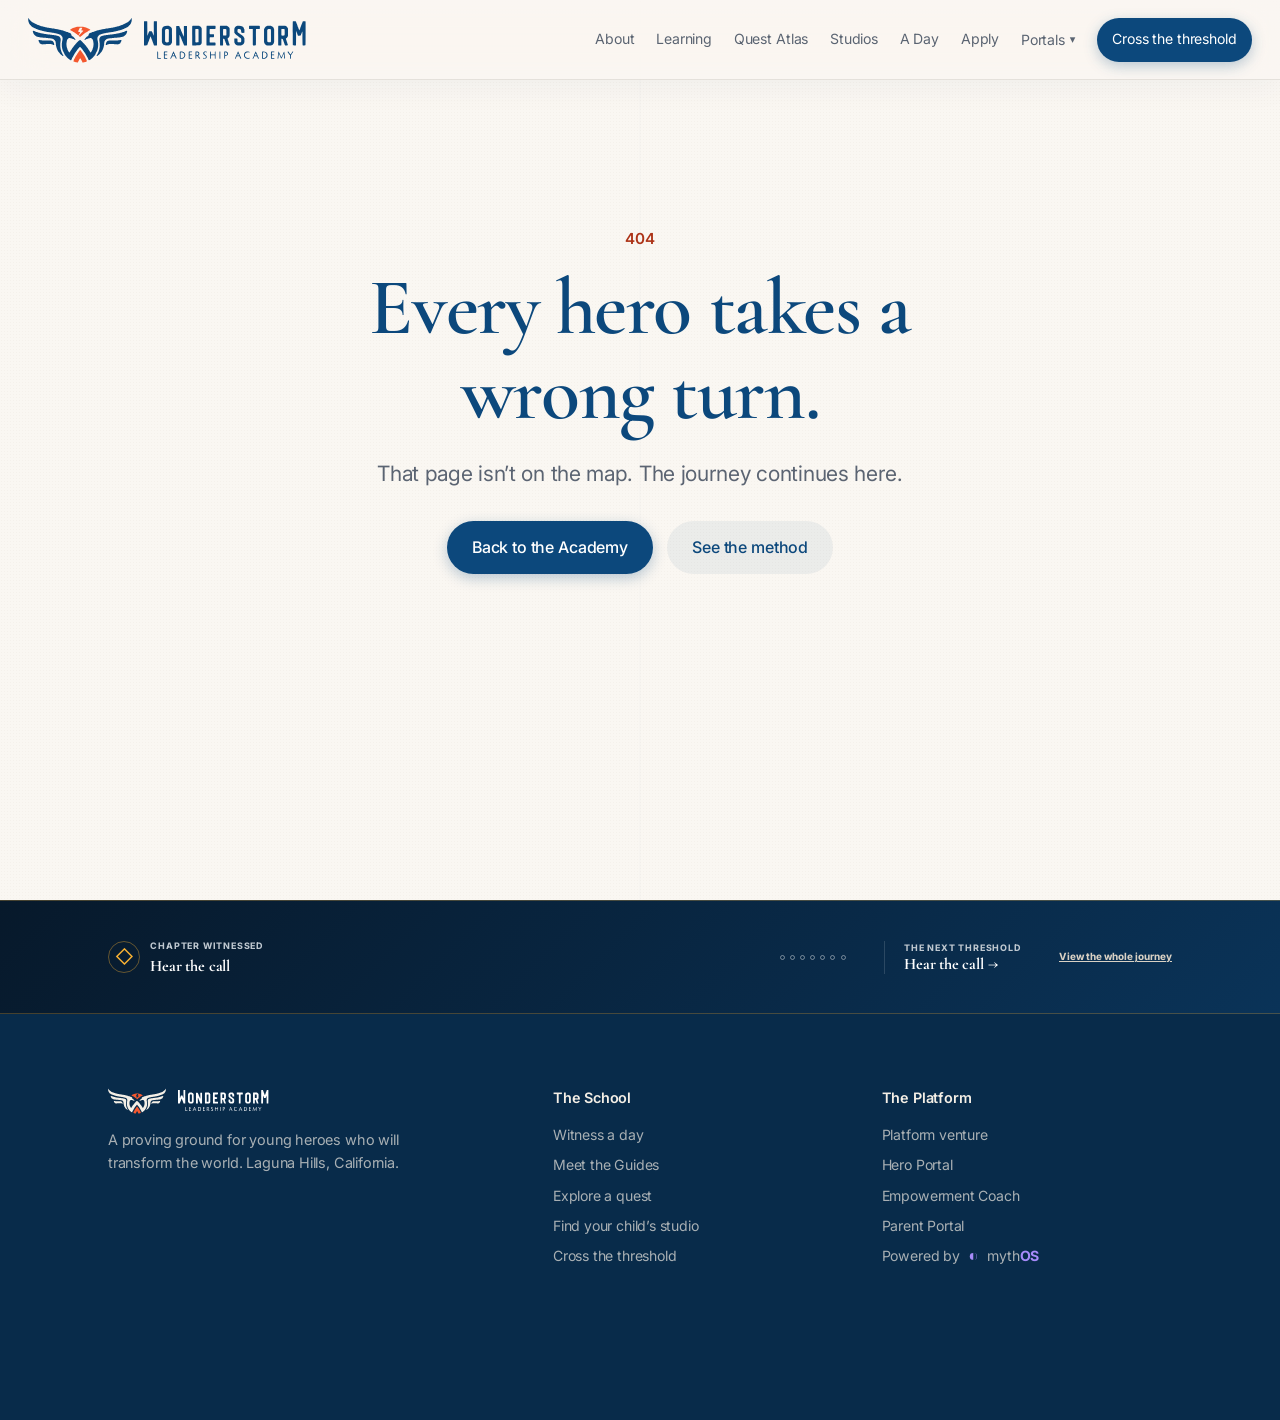
==== index.html @ a3ae748d "beacon" ====
<!doctype html>
<html lang="en">
  <head>
    <meta charset="UTF-8" />
    <meta name="viewport" content="width=device-width, initial-scale=1.0" />
    <title>Wonderstorm Academy | Leadership isn’t taught. It’s practiced.</title>
    <meta
      name="description"
      content="Wonderstorm Academy is a K–12 proving ground in Laguna Hills for young heroes who master themselves, command their gifts, and transform the world."
    />
    <meta name="theme-color" content="#141210" />
    <link rel="canonical" href="https://wonderstormacademy.com/" />
    <link rel="icon" href="./assets/wonderstorm-emblem-onnavy.svg" />
    <link rel="apple-touch-icon" href="./assets/wonderstorm-emblem-onnavy.svg" />

    <!-- Open Graph -->
    <meta property="og:type" content="website" />
    <meta property="og:site_name" content="Wonderstorm Academy" />
    <meta property="og:title" content="Wonderstorm Academy | Leadership isn’t taught. It’s practiced." />
    <meta
      property="og:description"
      content="Your child is already becoming someone. Wonderstorm gives them the practice, responsibility, and real-world evidence to become someone they chose."
    />
    <meta property="og:url" content="https://wonderstormacademy.com/" />
    <meta property="og:image" content="https://mythos-preview-wonderstorm.pages.dev/og-image-v2.png" />
    <meta property="og:image:secure_url" content="https://mythos-preview-wonderstorm.pages.dev/og-image-v2.png" />
    <meta property="og:image:alt" content="Wonderstorm Academy — Leadership isn’t taught. It’s practiced." />
    <meta property="og:image:width" content="1200" />
    <meta property="og:image:height" content="630" />
    <meta name="twitter:card" content="summary_large_image" />
    <meta name="twitter:title" content="Wonderstorm Academy | Leadership isn’t taught. It’s practiced." />
    <meta name="twitter:description" content="Your child is already becoming someone. Wonderstorm gives them the practice, responsibility, and real-world evidence to become someone they chose." />
    <meta name="twitter:image" content="https://mythos-preview-wonderstorm.pages.dev/og-image-v2.png" />

    <!-- Fonts: Barlow Condensed (heroic declarations) + Cormorant Garamond (soul) + Inter (product) + IBM Plex Mono (evidence) -->
    <link rel="preconnect" href="https://fonts.googleapis.com" />
    <link rel="preconnect" href="https://fonts.gstatic.com" crossorigin />
    <link
      href="https://fonts.googleapis.com/css2?family=Barlow+Condensed:wght@600;700;800&family=Cormorant+Garamond:ital,wght@0,400;0,500;0,600;1,400;1,500&family=IBM+Plex+Mono:wght@400;500&family=Inter:wght@300;400;500;600;700&display=swap"
      rel="stylesheet"
    />
    <script>
  /* StarHub first-party analytics — anonymous pageview beacon (no cookies, no PII).
     Collector: squarebiz-api worker /api/track (KV, 120-day TTL). Site-tagged. */
  (function(){try{var K='shx.vid',v;try{v=localStorage.getItem(K)||'';if(!v){v='v_'+Date.now().toString(36)+'_'+Math.random().toString(36).slice(2,10);localStorage.setItem(K,v);}}catch(e){v='anon';}
  var send=function(){try{fetch('https://squarebiz-api.starhub-x.workers.dev/api/track',{method:'POST',headers:{'Content-Type':'text/plain'},body:JSON.stringify({event:'pageview',vid:v,ref:document.referrer||null,props:{site:'wonderstorm',path:location.pathname}}),keepalive:true}).catch(function(){});}catch(e){}};
  send();var p=history.pushState;history.pushState=function(){p.apply(this,arguments);send();};addEventListener('popstate',send);}catch(e){}})();
  </script>
  <script type="module" crossorigin src="./assets/index-Mw8WmYgG.js"></script>
  <link rel="stylesheet" crossorigin href="./assets/index-DP9xWEFk.css">
</head>
  <body>
    <div id="root"></div>
  </body>
</html>
---- assets/index-DP9xWEFk.css ----
.ecosystem-story{--story-focus: 50% 50%;position:relative;isolation:isolate;min-height:clamp(34rem,72svh,52rem);display:grid;align-items:end;overflow:hidden;background:#02060d;color:#f8f4ea}.ecosystem-story:before,.ecosystem-story:after{content:"";position:absolute;inset:0;pointer-events:none}.ecosystem-story:before{z-index:-1;background:linear-gradient(180deg,#01040a0f 18%,#01040ae0 94%),linear-gradient(90deg,rgba(1,4,10,.74),transparent 70%)}.ecosystem-story:after{z-index:1;inset:auto 0 0;height:1px;background:linear-gradient(90deg,transparent,rgba(239,192,92,.78),transparent);box-shadow:0 0 28px #efc05c57}.ecosystem-story__media{position:absolute;z-index:-2;inset:0;width:100%;height:100%;object-fit:cover;object-position:var(--story-focus);filter:saturate(.92) contrast(1.04)}.ecosystem-story__body{box-sizing:border-box;min-width:0;width:min(72rem,100%);max-width:100%;padding:clamp(2rem,7vw,6.5rem);padding-top:clamp(9rem,26vh,18rem);overflow-wrap:break-word;text-shadow:0 2px 24px rgba(0,0,0,.82)}.ecosystem-story__eyebrow{margin:0 0 .8rem;color:#efc05c;font:700 .72rem/1.3 ui-monospace,SFMono-Regular,Menlo,monospace;letter-spacing:.18em;text-transform:uppercase}.ecosystem-story h2{max-width:18ch;margin:0;color:inherit;font-size:clamp(2rem,5vw,4.6rem);line-height:.98;letter-spacing:-.035em}.ecosystem-story__mythic{max-width:48rem;margin:1.3rem 0 0;color:#f8f4eae6;font-size:clamp(1rem,1.7vw,1.28rem);line-height:1.65}.ecosystem-story__nova{max-width:56rem;margin:1.15rem 0 0;color:#e2eaf5bd;font-size:.88rem;line-height:1.55}.ecosystem-story__nova strong{color:#f4d58b;font-weight:700}.ecosystem-story details{max-width:46rem;margin-top:1.4rem;color:#ebeff5c7;font-size:.84rem}.ecosystem-story summary{width:fit-content;cursor:pointer;color:#f4d58b;letter-spacing:.08em;text-transform:uppercase}.ecosystem-story ol{margin:1rem 0 0;padding-left:1.15rem;display:grid;gap:.5rem;line-height:1.5}@media (max-width: 640px){.ecosystem-story{min-height:44rem}.ecosystem-story__body{padding:14rem max(28px,env(safe-area-inset-right)) 3rem max(28px,env(safe-area-inset-left))}.ecosystem-story h2{max-width:100%;font-size:clamp(1.95rem,9vw,2.75rem);line-height:1.02}.ecosystem-story__eyebrow{font-size:.66rem;letter-spacing:.13em}}@media (prefers-reduced-motion: no-preference){.ecosystem-story__media{animation:ecosystem-story-breathe 18s ease-in-out infinite alternate}}@keyframes ecosystem-story-breathe{0%{filter:saturate(.92) contrast(1.04) brightness(.96)}to{filter:saturate(1) contrast(1.06) brightness(1.02)}}.mythos-bridge{--mb-void: #0a0a0a;--mb-nebula: #a78bfa;--mb-ink: #ece9f5;--mb-dim: rgba(236, 233, 245, .68);--mb-faint: rgba(236, 233, 245, .42);--mb-hair: rgba(167, 139, 250, .28);position:relative;isolation:isolate;overflow:hidden;background:var(--mb-void);color:var(--mb-ink);padding:calc(clamp(28px,4vw,48px) + var(--header-height, 72px)) clamp(18px,5vw,40px) clamp(56px,9vw,112px);font-family:Monaspace Argon,ui-sans-serif,system-ui,-apple-system,sans-serif;line-height:1.65}.mythos-bridge__field{position:absolute;inset:-12%;z-index:0;pointer-events:none}.mythos-bridge__nebula{position:absolute;inset:0;background:radial-gradient(46% 38% at 22% 18%,rgba(167,139,250,.3),transparent 68%),radial-gradient(38% 34% at 82% 30%,rgba(96,165,250,.18),transparent 70%),radial-gradient(52% 44% at 62% 88%,rgba(167,139,250,.16),transparent 72%),radial-gradient(70% 60% at 50% 50%,rgba(20,16,32,.9),var(--mb-void) 78%);filter:blur(2px);animation:mb-drift 42s ease-in-out infinite alternate}.mythos-bridge__stars,.mythos-bridge__stars--far{position:absolute;inset:0;background-repeat:repeat}.mythos-bridge__stars{background-image:radial-gradient(1.6px 1.6px at 12% 22%,rgba(255,255,255,.85),transparent 60%),radial-gradient(1.4px 1.4px at 68% 12%,rgba(255,255,255,.7),transparent 60%),radial-gradient(1.8px 1.8px at 38% 72%,rgba(214,202,255,.9),transparent 60%),radial-gradient(1.2px 1.2px at 88% 62%,rgba(255,255,255,.65),transparent 60%),radial-gradient(1.5px 1.5px at 52% 44%,rgba(255,255,255,.6),transparent 60%);background-size:340px 340px;animation:mb-stars 120s linear infinite}.mythos-bridge__stars--far{background-image:radial-gradient(1px 1px at 28% 34%,rgba(255,255,255,.45),transparent 60%),radial-gradient(1px 1px at 76% 78%,rgba(255,255,255,.4),transparent 60%),radial-gradient(1px 1px at 8% 86%,rgba(199,184,255,.5),transparent 60%),radial-gradient(1px 1px at 58% 8%,rgba(255,255,255,.35),transparent 60%);background-size:200px 200px;animation:mb-stars 260s linear infinite;opacity:.7}@keyframes mb-drift{0%{transform:translate3d(-1.2%,-.8%,0) scale(1)}to{transform:translate3d(1.4%,1.1%,0) scale(1.06)}}@keyframes mb-stars{0%{background-position:0 0}to{background-position:340px 680px}}.mythos-bridge__inner{position:relative;z-index:1;max-width:62rem;margin:0 auto}.mythos-bridge__lockup{display:flex;align-items:center;gap:clamp(14px,2.4vw,22px);flex-wrap:wrap}.mythos-bridge__mark{width:clamp(56px,9vw,86px);height:auto;flex:0 0 auto;color:var(--mb-nebula);filter:drop-shadow(0 0 22px rgba(167,139,250,.45));animation:mb-breathe 4.5s ease-in-out infinite}@keyframes mb-breathe{0%,to{opacity:.86;transform:scale(1)}50%{opacity:1;transform:scale(1.035)}}.mythos-bridge__wordmark{font-size:clamp(1.5rem,4.4vw,2.5rem);font-weight:300;letter-spacing:-.01em;margin:0;line-height:1.2}.mythos-bridge__wordmark b{color:var(--mb-nebula);font-weight:700}.mythos-bridge__cross{opacity:.4;padding:0 .15em}.mythos-bridge__eyebrow{margin:0 0 10px;font-size:.72rem;letter-spacing:.22em;text-transform:uppercase;color:var(--mb-nebula);opacity:.85}.mythos-bridge__declaration{margin:clamp(26px,4vw,40px) 0 0;font-size:clamp(1.12rem,2.5vw,1.5rem);line-height:1.55;font-weight:300;max-width:42ch;color:var(--mb-ink)}.mythos-bridge__declaration strong{font-weight:500;color:var(--mb-nebula)}.mythos-bridge__body{margin:20px 0 0;max-width:58ch;color:var(--mb-dim);font-size:.98rem}.mythos-bridge__rule{border:0;border-top:1px solid var(--mb-hair);margin:clamp(34px,5vw,52px) 0}.mythos-bridge__doors{display:grid;grid-template-columns:repeat(auto-fit,minmax(min(100%,15rem),1fr));gap:14px;margin:0;padding:0;list-style:none}.mythos-bridge__door{display:flex;flex-direction:column;gap:6px;padding:20px 22px;border:1px solid var(--mb-hair);border-radius:14px;background:#ffffff06;color:var(--mb-ink);text-decoration:none;transition:border-color .26s cubic-bezier(.16,1,.3,1),background .26s cubic-bezier(.16,1,.3,1),transform .26s cubic-bezier(.16,1,.3,1)}.mythos-bridge__door:hover,.mythos-bridge__door:focus-visible{border-color:#a78bfabf;background:#a78bfa17;transform:translateY(-2px)}.mythos-bridge__door:focus-visible{outline:2px solid var(--mb-nebula);outline-offset:3px}.mythos-bridge__door--primary{border-color:#a78bfaa6;background:#a78bfa21}.mythos-bridge__door-label{font-size:1.02rem;font-weight:500}.mythos-bridge__door-note{font-size:.8rem;color:var(--mb-faint);line-height:1.5}.mythos-bridge__honesty{margin:18px 0 0;font-size:.8rem;color:var(--mb-faint);max-width:60ch}.mythos-bridge__return{display:inline-flex;align-items:center;gap:8px;margin-top:clamp(34px,5vw,52px);padding:10px 20px 10px 16px;border:1px solid rgba(236,233,245,.22);border-radius:999px;color:var(--mb-dim);text-decoration:none;font-size:.9rem;transition:border-color .24s ease,color .24s ease}.mythos-bridge__return:hover,.mythos-bridge__return:focus-visible{border-color:#ece9f580;color:var(--mb-ink)}.mythos-bridge__return:focus-visible{outline:2px solid var(--mb-nebula);outline-offset:3px}.mythos-bridge .ecosystem-story{margin-top:clamp(30px,4vw,44px)}@media (prefers-reduced-motion: reduce){.mythos-bridge__nebula,.mythos-bridge__stars,.mythos-bridge__stars--far,.mythos-bridge__mark{animation:none!important}.mythos-bridge__door{transition:none}.mythos-bridge__door:hover{transform:none}}@media (max-width: 480px){.mythos-bridge__lockup{gap:12px}.mythos-bridge__door{padding:16px 18px}}:root{--paper: #faf7f2;--paper-2: #fffdf9;--paper-3: #f1ebe1;--band: #0a3358;--band-2: #0d4270;--navy-deep: #061f38;--ink: #17222e;--ink-2: #5b6472;--ink-3: #69645c;--on-band: #f4efe6;--navy: #0c487c;--navy-lit: #1a6fb5;--orange: #f4582f;--orange-ink: #ad3418;--sky: #8fd6f5;--gold: #f9b233;--brass: var(--navy);--brass-lit: var(--navy-lit);--brass-deep: var(--orange);--brand-grad: linear-gradient(135deg, #1a6fb5, #0c487c);--ok: #1c8f5a;--warn: #c07a10;--risk: #d2452a;--seeker: #1a6fb5;--pathfinder: #1c8f5a;--trailblazer: #f9b233;--vanguard: #0c487c;--stormbringer: #f4582f;--a-honesty: #1a6fb5;--a-open: #f9b233;--a-will: #1c8f5a;--a-obj: #0ea5e9;--a-caring: #f4582f;--a-grat: #7c5cff;--a-humility: #db2777;--a-resp: #0c487c;--line: rgba(40, 30, 20, .1);--line-dark: rgba(244, 239, 230, .16);--shadow: 0 18px 48px rgba(45, 32, 18, .13);--shadow-sm: 0 2px 10px rgba(45, 32, 18, .07);--impact: "Barlow Condensed", "Arial Narrow", sans-serif;--heroic: "Cormorant Garamond", Georgia, "Times New Roman", serif;--serif: "Cormorant Garamond", Georgia, "Times New Roman", serif;--sans: "Inter", -apple-system, BlinkMacSystemFont, "SF Pro Text", system-ui, sans-serif;--mono: "IBM Plex Mono", ui-monospace, "SF Mono", monospace;--wrap: 1120px;--header-height: 76px}*{box-sizing:border-box;margin:0;padding:0}html{scroll-behavior:auto;scroll-padding-top:0}html,body{overflow-x:clip}body{background:var(--paper);color:var(--ink-2);font-family:var(--sans);font-size:17px;line-height:1.6;letter-spacing:-.01em;-webkit-font-smoothing:antialiased;-moz-osx-font-smoothing:grayscale}@media (min-width: 1101px) and (max-width: 1280px){.nav-links a{font-size:.84rem}.nav-links a.btn{padding-inline:.9rem}}@media (min-width: 1000px){body{font-size:18px}.card p{font-size:1.03rem}.nav-links a{font-size:.94rem}}a{color:inherit;text-decoration:none}button{font:inherit;color:inherit;cursor:pointer;border:none;background:none}input,textarea,select{font:inherit;color:inherit}img,svg,video{max-width:100%}.wrap{width:100%;max-width:var(--wrap);margin:0 auto;padding:0 28px}main>section{display:flex;min-height:calc(100dvh - var(--header-height));align-items:flex-start;padding-block:clamp(72px,9vh,104px);scroll-margin-top:0}main>section>.wrap{width:100%}@media (max-width: 700px){main>section{padding-block:64px}}h1,h2,h3{font-weight:600;line-height:1.06;color:var(--ink)}h1,h2{color:var(--navy);font-family:var(--heroic);font-weight:600;letter-spacing:-.018em}h3{font-family:var(--sans);letter-spacing:-.028em}h1{font-size:clamp(2.9rem,6.4vw,5rem)}h2{font-size:clamp(2.1rem,4.2vw,3.2rem)}h3{font-size:1.22rem;letter-spacing:-.018em}em,.italic{font-style:italic}.eyebrow{display:inline-block;font-family:var(--sans);font-size:.72rem;font-weight:600;letter-spacing:.02em;color:var(--orange-ink);margin-bottom:.9rem;font-size:.95rem}.lede{font-size:1.32rem;line-height:1.5;color:var(--ink-2);max-width:46ch;letter-spacing:-.014em}.fine{font-size:.82rem;color:#0b1b2b85}.serif-quote{font-family:var(--serif);font-style:italic;font-weight:400;font-size:1.42rem;line-height:1.45;letter-spacing:-.005em;color:var(--ink);border-left:3px solid var(--gold);padding-left:1.4rem}.turn{font-family:var(--serif);font-style:italic;font-weight:500;color:var(--brass-deep)}.section-head{max-width:68ch;margin-bottom:3rem}.btn{display:inline-flex;align-items:center;justify-content:center;gap:.5rem;min-height:44px;font-family:var(--sans);font-size:1rem;font-weight:500;letter-spacing:-.01em;padding:.78rem 1.5rem;border-radius:999px;border:1px solid transparent;transition:background .18s,color .18s,transform .18s,border-color .18s,box-shadow .18s}.btn-primary{background:var(--navy);color:#fff}.btn-primary:hover{background:#0a3c68;transform:translateY(-1px)}.btn-ghost{background:#0c487c0f;color:var(--navy)}.btn-ghost:hover{background:#0c487c1c;transform:translateY(-1px)}.btn-gold{background:var(--orange);color:#fff}.btn-gold:hover{transform:translateY(-2px)}.btn-sm{padding:.5rem 1.1rem;font-size:.9rem}.btn:disabled{opacity:.4;cursor:not-allowed;transform:none}.on-dark .btn-ghost{color:var(--on-band);background:#f4efe61f}.on-dark .btn-ghost:hover{background:#f4efe633}.on-dark .btn-primary{background:var(--orange);color:#fff}.nav{position:sticky;top:0;z-index:60;display:flex;align-items:center;justify-content:space-between;gap:1.5rem;padding:.85rem 28px;background:#faf7f2c7;backdrop-filter:saturate(180%) blur(20px);border-bottom:1px solid var(--line)}.site-quest-threshold{color:#f8f3e8;background:linear-gradient(135deg,#07192b,#0a3358);border-block:1px solid rgba(249,178,51,.26)}.site-quest-threshold-inner{display:grid;grid-template-columns:auto 1fr auto auto;align-items:center;gap:clamp(1rem,3vw,2.5rem);min-height:7rem}.site-quest-witness,.site-quest-complete,.site-quest-next{display:flex;flex-direction:column}.site-quest-witness{display:grid;grid-template-columns:2rem 1fr;align-items:center;gap:.65rem}.site-quest-witness-copy{display:flex;flex-direction:column;gap:.22rem;min-width:0}.site-quest-witness small,.site-quest-complete small,.site-quest-next small{color:#bfc8d0;font-size:.56rem;font-weight:750;letter-spacing:.09em;text-transform:uppercase}.site-quest-witness b,.site-quest-complete b,.site-quest-next b{color:#fff;font-family:var(--serif);font-size:1rem;line-height:1.15}.site-quest-mark{display:grid;place-items:center;width:2rem;height:2rem;color:var(--gold);border:1px solid rgba(249,178,51,.38);border-radius:50%}.site-quest-dots{display:flex;gap:.32rem;margin-left:auto}.site-quest-dots i{width:5px;height:5px;border:1px solid rgba(255,255,255,.42);border-radius:50%}.site-quest-dots i.seen{border-color:var(--gold);background:var(--gold)}.site-quest-dots i.here{outline:2px solid rgba(249,178,51,.26);outline-offset:2px}.site-quest-next{padding-left:1.2rem;border-left:1px solid rgba(255,255,255,.14);text-decoration:none}.site-quest-next:hover b{color:var(--gold)}.site-quest-toggle,.site-quest-dismiss{border:0;background:transparent;color:#d9d1c4;font-size:.62rem;font-weight:750;text-decoration:underline;cursor:pointer}.site-quest-map{display:grid;grid-template-columns:minmax(15rem,.7fr) 1.3fr;gap:clamp(1.5rem,5vw,4rem);padding-block:2rem 2.5rem;border-top:1px solid rgba(255,255,255,.13)}.site-quest-map h3{margin:.4rem 0;color:#fff}.site-quest-map p{color:#bfc8d0}.site-quest-map ol{display:grid;grid-template-columns:repeat(2,minmax(0,1fr));gap:.45rem;list-style:none;margin:0;padding:0}.site-quest-map a{display:grid;grid-template-columns:1.8rem 1fr;gap:.5rem;padding:.65rem;color:#f8f3e8;border:1px solid rgba(255,255,255,.12);text-decoration:none}.site-quest-map a.here{border-color:#ffd27a;background:#f9b2331a}.site-quest-map a small{display:block;margin-top:.18rem;color:#bfc8d0;font-size:.62rem}.site-quest-dismiss{grid-column:2;justify-self:start}.quest-cinema{position:fixed;inset:0;z-index:10000;display:grid;place-items:center;padding:clamp(.65rem,2.5vw,2rem);overflow:auto;background:radial-gradient(circle at 50% 18%,rgba(31,105,150,.32),transparent 38%),#020a13e8;backdrop-filter:blur(18px)}.quest-cinema-stage{position:relative;width:min(68rem,100%);max-height:calc(100svh - clamp(1.3rem,5vw,4rem));overflow:auto;color:#f8f3e8;background:linear-gradient(145deg,#082239fa,#04111efc);border:1px solid rgba(249,178,51,.48);box-shadow:0 2rem 7rem #0000008c,inset 0 1px #ffffff0f}.quest-cinema-stage:before{content:"";position:absolute;inset:0;pointer-events:none;background:radial-gradient(circle at 78% 28%,rgba(249,178,51,.1),transparent 28%),linear-gradient(115deg,transparent 45%,rgba(255,255,255,.025) 45.2%,transparent 45.5%)}.quest-cinema-head{position:relative;display:flex;justify-content:space-between;align-items:start;gap:1rem;padding:clamp(1.25rem,3vw,2.4rem);border-bottom:1px solid rgba(255,255,255,.12)}.quest-cinema-head h2{margin:.35rem 0 0;color:#fff;font-size:clamp(2rem,5vw,4rem);line-height:.95}.quest-cinema-close{border:0;background:transparent;color:#cbd4db;font:600 .68rem var(--sans);letter-spacing:.08em;text-transform:uppercase;cursor:pointer}.quest-cinema-close span{margin-left:.35rem;color:var(--gold);font-size:1.25rem;vertical-align:-.08em}.quest-act-nav{position:relative;display:grid;grid-template-columns:repeat(4,minmax(0,1fr));padding:0 clamp(1.25rem,3vw,2.4rem);border-bottom:1px solid rgba(255,255,255,.1)}.quest-act-nav button{position:relative;display:grid;grid-template-columns:auto 1fr;gap:.05rem .55rem;align-items:center;padding:1rem .7rem;color:#9eabb5;text-align:left;background:transparent;border:0;border-bottom:2px solid transparent;cursor:pointer}.quest-act-nav button>span{grid-row:1 / 3;color:#8b9aa6;font-size:1.2rem}.quest-act-nav small{color:inherit;font-size:.54rem;letter-spacing:.11em;text-transform:uppercase}.quest-act-nav b{color:inherit;font-family:var(--serif);font-size:1rem}.quest-act-nav button.active{color:#fff;border-bottom-color:var(--gold);background:linear-gradient(180deg,transparent,rgba(249,178,51,.07))}.quest-act-nav button.active>span{color:var(--gold);filter:drop-shadow(0 0 .6rem rgba(249,178,51,.45))}.quest-act-scene{position:relative;display:grid;grid-template-columns:minmax(7rem,.28fr) minmax(0,1fr);align-items:center;min-height:clamp(19rem,42vh,28rem);padding:clamp(1.5rem,4vw,3.5rem);overflow:hidden}.quest-act-number{color:transparent;font:700 clamp(7rem,20vw,14rem)/.8 var(--display);-webkit-text-stroke:1px rgba(249,178,51,.28);user-select:none}.quest-act-copy{position:relative;max-width:42rem;animation:quest-act-enter .48s var(--spring) both}.quest-act-copy h3{margin:.65rem 0 1rem;color:#fff;font-size:clamp(2rem,4.5vw,3.75rem);line-height:1}.quest-act-copy p{color:#e6e0d6;font-size:clamp(1rem,1.7vw,1.25rem);line-height:1.65}.quest-act-copy>small{display:block;margin-top:1.5rem;padding-left:1rem;color:#ffd990;border-left:2px solid var(--gold);font-size:.72rem;line-height:1.55;letter-spacing:.035em}.quest-cinema-foot{position:relative;display:flex;justify-content:space-between;align-items:center;gap:1rem;padding:1rem clamp(1.25rem,3vw,2.4rem);border-top:1px solid rgba(255,255,255,.12)}.quest-cinema-foot>div{display:flex;gap:.6rem}@keyframes quest-act-enter{0%{opacity:0;transform:translateY(14px)}to{opacity:1;transform:none}}@media (max-width:700px){.quest-act-nav{grid-template-columns:repeat(4,1fr);padding-inline:.5rem}.quest-act-nav button{display:flex;flex-direction:column;gap:.2rem;padding:.75rem .2rem;text-align:center}.quest-act-nav button>span{font-size:1rem}.quest-act-nav b{font-size:.72rem}.quest-act-scene{grid-template-columns:1fr;min-height:24rem;align-content:center}.quest-act-number{position:absolute;right:-.2rem;top:3rem;opacity:.35}.quest-cinema-foot{align-items:stretch;flex-direction:column}.quest-cinema-foot>div{justify-content:flex-end}}@media (max-width: 640px){.site-quest-threshold-inner{grid-template-columns:1fr auto;min-height:8rem;padding-block:1rem}.site-quest-dots{grid-column:1 / -1;grid-row:2;margin:0}.site-quest-next{grid-column:1;padding:0;border:0}.site-quest-toggle{grid-column:2;grid-row:1 / 3}.site-quest-map,.site-quest-map ol{grid-template-columns:1fr}.site-quest-dismiss{grid-column:1}}.nav-brand{display:flex;align-items:center;gap:.75rem}.nav-brand small{align-self:center}.nav-brand small{font-family:var(--sans);font-size:.72rem;font-weight:400;letter-spacing:-.005em;color:var(--ink-3);padding-left:.75rem;margin-left:.15rem;border-left:1px solid var(--line)}@media (max-width: 1180px){.nav-brand small{display:none}}.nav-brand{flex:0 0 auto;min-width:0}.nav-mark{width:44px;height:20px;flex:none;background:url(../assets/wonderstorm-emblem.svg) center/contain no-repeat}.nav-links{display:flex;align-items:center;gap:clamp(.75rem,1.7vw,1.8rem);min-width:0}.nav-links a{white-space:nowrap}.nav-links>a:not(.btn){display:inline-flex;min-height:44px;align-items:center}.nav-links a{font-size:.88rem;font-weight:400;letter-spacing:-.01em;color:var(--ink-2)}.nav-links a:hover{color:var(--navy)}.nav-links a.btn{color:#fff}.nav-burger{display:none;flex-direction:column;align-items:center;justify-content:center;width:44px;height:44px;flex:0 0 44px;gap:5px;padding:6px}.nav-burger span{display:block;width:22px;height:1.5px;background:var(--ink)}.nav-panel{display:none}@media (max-width: 1100px){.nav-links{display:none}.nav-burger{display:flex}.nav.open .nav-panel{display:flex;flex-direction:column;gap:1rem;position:absolute;top:100%;left:0;right:0;background:var(--paper);border-bottom:1px solid var(--line);padding:1.4rem 28px 1.8rem}.nav-panel a{font-size:.9rem;letter-spacing:.08em;text-transform:uppercase}.nav-panel-cta{font-weight:600;color:var(--brass-deep)}}.hero{position:relative;overflow:hidden;background:radial-gradient(120% 90% at 78% 8%,rgba(143,214,245,.42) 0%,transparent 58%),radial-gradient(90% 70% at 8% 100%,rgba(249,178,51,.2) 0%,transparent 60%),linear-gradient(180deg,#fffdf9,#f7f1e8);color:var(--ink);min-height:calc(100dvh - var(--header-height));padding:clamp(3.5rem,7vh,5.75rem) 0}.hero-inner{position:relative;z-index:2;display:grid;gap:2.5rem}.hero .eyebrow{color:var(--orange)}.hero h1{color:var(--navy);font-family:var(--impact);font-weight:700;max-width:16ch}.hero .lede{color:var(--ink-2);margin-top:1.5rem}.hero-rule{width:56px;height:3px;border-radius:999px;background:var(--orange);margin:1.6rem 0}.hero-cta{display:flex;flex-wrap:wrap;gap:.9rem;margin-top:2.2rem}.hero-side{font-family:var(--serif);font-size:1.1rem;font-style:italic;color:var(--ink-2);line-height:1.65;max-width:34ch}.hero-grain{position:absolute;inset:0;pointer-events:none;opacity:.5;background-image:radial-gradient(rgba(45,32,18,.05) 1px,transparent 1px);background-size:3px 3px}.hero-glow{position:absolute;right:-12%;top:-18%;width:60vw;height:60vw;background:radial-gradient(circle,rgba(249,178,51,.3),transparent 62%);pointer-events:none}@media (min-width: 900px){.hero-inner{grid-template-columns:1.5fr 1fr;align-items:end}}.reveal{opacity:0;transform:translateY(18px);transition:opacity .7s ease,transform .7s ease}.reveal.in{opacity:1;transform:none}.rise{opacity:0;animation:rise .8s cubic-bezier(.16,1,.3,1) forwards}.rise-1{animation-delay:.05s}.rise-2{animation-delay:.16s}.rise-3{animation-delay:.28s}.rise-4{animation-delay:.4s}@keyframes rise{to{opacity:1;transform:none}}@media (prefers-reduced-motion: reduce){.reveal,.rise{opacity:1!important;transform:none!important;animation:none!important}}.grid{display:grid;gap:1.6rem}.g2{grid-template-columns:repeat(2,1fr)}.g3{grid-template-columns:repeat(3,1fr)}.g4{grid-template-columns:repeat(4,1fr)}@media (max-width: 950px){.g3,.g4{grid-template-columns:repeat(2,1fr)}}@media (max-width: 640px){.g2,.g3,.g4{grid-template-columns:1fr}}.card{background:var(--paper-2);border:1px solid rgba(40,30,20,.05);border-radius:18px;box-shadow:var(--shadow-sm);padding:1.9rem;transition:transform .3s cubic-bezier(.16,1,.3,1),box-shadow .3s}.card.pad-lg{padding:2.2rem}.card-link:hover{transform:translateY(-5px);box-shadow:var(--shadow)}.card h3{margin-bottom:.5rem}.card p{font-size:.98rem;color:var(--ink-2)}.on-dark{background:var(--band);color:#f4efe6c2;position:relative}.on-dark:before{content:"";position:absolute;inset:0;pointer-events:none;background:radial-gradient(80% 60% at 82% 0%,rgba(143,214,245,.16),transparent 62%)}.on-dark>*{position:relative}.on-dark h2,.on-dark h3{color:var(--on-band)}.on-dark .lede,.on-dark p{color:#f4efe6bd}.on-dark .serif-quote{color:var(--on-band)}.on-dark .card{background:var(--band-2);border-color:var(--line-dark);box-shadow:none;color:#f4efe6c7}.on-dark .eyebrow{color:var(--gold)}.pillar{border-top:3px solid var(--orange);padding-top:1.4rem}.pillar .idx{font-family:var(--mono);font-size:.75rem;color:var(--brass-deep)}.ladder{display:grid;gap:1.2rem}@media (min-width: 900px){.ladder{grid-template-columns:repeat(5,1fr)}}.rank{position:relative;padding:1.5rem 1.2rem 1.6rem;background:var(--paper-2);border:1px solid var(--line);border-top:3px solid var(--rank-c, var(--brass))}.rank .glyph{font-size:1.5rem;color:var(--rank-c, var(--brass))}.rank .rname{font-family:var(--impact);font-weight:600;letter-spacing:-.025em;font-size:1.14rem;margin:.5rem 0 .3rem;color:var(--ink)}.rank .rtag{font-size:.85rem;color:#0b1b2ba8}.rank .rxp{font-family:var(--mono);font-size:.7rem;color:var(--brass-deep);margin-top:.9rem;display:block}.rank.is-current{background:var(--paper-2);box-shadow:var(--shadow);border-color:transparent}.rank.is-current .rtag{color:#0b1b2bb3}.rank.is-locked{opacity:.45}.on-dark .rank,.on-dark .rank .rname{color:var(--ink)}.on-dark .rank .rtag{color:var(--ink-2)}.on-dark .rank .rxp{color:var(--navy)}.method-rank-grid{display:grid;gap:1rem}.method-rank-card{display:grid;grid-template-columns:minmax(12rem,.42fr) minmax(0,1fr);min-height:15rem;overflow:hidden;border:1px solid var(--line-dark);border-left:4px solid var(--rank-c);border-radius:1.25rem;background:#ffffff12;box-shadow:0 1.4rem 3.5rem #00000026}.method-rank-art{position:relative;min-height:15rem;overflow:hidden;background:#03122266}.method-rank-art:after{content:"";position:absolute;inset:0;background:linear-gradient(90deg,transparent 55%,rgba(3,18,34,.5))}.method-rank-art img{width:100%;height:100%;object-fit:cover;transition:transform .5s ease}.method-rank-card:hover .method-rank-art img{transform:scale(1.035)}.method-rank-art span{position:absolute;z-index:1;left:1rem;bottom:.8rem;color:#fff;font:700 .68rem var(--mono);letter-spacing:.12em}.method-rank-copy{display:flex;flex-direction:column;justify-content:center;padding:clamp(1.5rem,4vw,3rem)}.method-rank-copy .eyebrow{color:var(--gold)}.method-rank-copy h3{margin-top:.65rem;color:#fff;font-family:var(--heroic);font-size:clamp(2rem,4vw,3.35rem)}.method-rank-copy p{max-width:48rem;margin-top:.8rem;color:#f4efe6c2;line-height:1.65}@media (max-width: 680px){.method-rank-card{grid-template-columns:1fr}.method-rank-art{min-height:13rem}.method-rank-art:after{background:linear-gradient(0deg,rgba(3,18,34,.5),transparent 60%)}}@media (prefers-reduced-motion: reduce){.method-rank-art img{transition:none}}.scale{display:grid;gap:0;border:1px solid var(--line);border-radius:14px;overflow:hidden}.scale-row{display:grid;grid-template-columns:62px 1fr;gap:1rem;align-items:baseline;padding:1.1rem 1.3rem;border-bottom:1px solid var(--line);transition:background .18s}.scale-row:last-child{border-bottom:none}.scale-row .lv{font-family:var(--mono);font-size:.78rem;color:var(--brass-deep)}.scale-row .nm{font-family:var(--sans);font-weight:600;letter-spacing:-.016em;font-size:1.05rem}.scale-row .qt{font-style:italic;color:#0b1b2ba8;font-size:.95rem}.scale-row.is-me{background:#0c487c0f}.scale-row.is-me .qt{color:#0b1b2bb8}.scale-row.pick{cursor:pointer}.scale-row.pick:hover{background:var(--paper-3)}.meter{height:6px;background:var(--paper-3);border-radius:999px;overflow:hidden}.meter i{display:block;height:100%;border-radius:999px;background:var(--navy);transition:width .6s ease}.on-dark .meter{background:#f4efe62e}.meter-row{margin-bottom:1rem}.meter-row .mh{display:flex;justify-content:space-between;align-items:baseline;font-size:.85rem;font-weight:500;margin-bottom:.4rem}.meter-row .mh span:last-child{font-family:var(--mono);font-size:.78rem;color:var(--brass-deep)}.stat .big{font-family:var(--sans);font-weight:600;letter-spacing:-.035em;font-size:clamp(2.8rem,6vw,4rem);line-height:1;color:var(--navy)}.stat p{margin-top:.7rem;font-size:.95rem}.stat cite{display:block;margin-top:.6rem;font-size:.75rem;font-style:normal;color:#0b1b2b80}.portal{padding:3rem 0 5rem}.portal-head{display:flex;align-items:flex-start;justify-content:space-between;gap:1.5rem;flex-wrap:wrap;margin-bottom:2rem;padding-bottom:1.6rem;border-bottom:1px solid var(--line)}.portal-title{font-family:var(--impact);font-weight:600;letter-spacing:-.025em;font-size:2rem;color:var(--navy)}.tabs{display:flex;flex-wrap:wrap;gap:.4rem;margin-bottom:2rem}.tab{padding:.6rem 1.1rem;font-size:.74rem;font-weight:600;letter-spacing:.12em;text-transform:uppercase;border:1px solid var(--line);border-radius:10px;color:#0b1b2b9e}.tab.active{background:var(--navy);color:#fff;border-color:transparent}.tab:hover:not(.active){color:var(--navy);background:#0c487c0f}.hero-app-tabs{position:sticky;top:calc(var(--header-height) + .5rem);z-index:20;margin-inline:-.55rem;padding:.55rem;border:1px solid rgba(12,72,124,.1);border-radius:.9rem;background:#fffdf9f0;box-shadow:0 10px 24px #0a335814;backdrop-filter:blur(16px);-webkit-backdrop-filter:blur(16px);overflow-anchor:none}[data-layout-id=hero-portal]{overflow-anchor:none}.mythos-bridge{--mb-void: #071d31;--mb-nebula: #f9b233;--mb-ink: #fffdf9;--mb-dim: rgba(255,253,249,.76);--mb-faint: rgba(255,253,249,.58);--mb-hair: rgba(143,214,245,.3)}.mythos-bridge__nebula{background:radial-gradient(45% 40% at 18% 18%,rgba(249,178,51,.3),transparent 66%),radial-gradient(42% 38% at 84% 25%,rgba(143,214,245,.28),transparent 68%),radial-gradient(48% 42% at 60% 88%,rgba(26,111,181,.24),transparent 72%),linear-gradient(145deg,#071d31,#0c487c 58%,#071d31)}.mythos-bridge__inner{max-width:68rem}.mythos-bridge__lockup{width:fit-content;padding:clamp(1rem,2.6vw,1.6rem);border:1px solid rgba(143,214,245,.22);border-radius:1.35rem;background:#04142275;box-shadow:0 24px 80px #00000047,inset 0 1px #ffffff14;backdrop-filter:blur(18px);-webkit-backdrop-filter:blur(18px)}.mythos-bridge__wordmark{max-width:16ch;font-family:var(--impact);font-size:clamp(1.7rem,4.6vw,3.2rem);font-weight:600;letter-spacing:-.035em}.mythos-bridge__cross{color:var(--gold);opacity:.9}.mythos-bridge__door{border-radius:1rem;background:#ffffff0e}.mythos-bridge__door--primary{color:#071d31;background:linear-gradient(135deg,#f9b233,#ffd777)}.mythos-bridge__door--primary .mythos-bridge__door-note{color:#071d31b8}.crest{display:flex;align-items:center;gap:1.1rem;padding:1.4rem 1.6rem;background:var(--paper-2);border:1px solid var(--line);border-left:4px solid var(--rank-c, var(--brass));margin-bottom:1.8rem;flex-wrap:wrap}.crest .cmark{width:52px;height:52px;display:grid;place-items:center;border:1px solid var(--rank-c, var(--brass));color:var(--rank-c, var(--brass));font-size:1.4rem}.crest .cname{font-family:var(--sans);font-weight:600;letter-spacing:-.02em;font-size:1.3rem}.crest .cmeta{font-size:.8rem;color:#0b1b2b9e}.crest .cspacer{flex:1}.crest .cxp{font-family:var(--mono);font-size:.75rem;color:var(--brass-deep)}.kpi{padding:1.3rem 1.5rem;background:var(--paper-2);border:1px solid var(--line);border-radius:14px}.kpi .n{font-family:var(--sans);font-weight:600;letter-spacing:-.03em;font-size:2.1rem;line-height:1}.kpi .l{display:block;margin-top:.4rem;font-size:.68rem;font-weight:600;letter-spacing:.14em;text-transform:uppercase;color:#0b1b2b8c}table{width:100%;border-collapse:collapse}th,td{text-align:left;padding:.9rem .8rem;border-bottom:1px solid var(--line);font-size:.9rem}th{font-size:.66rem;font-weight:600;letter-spacing:.14em;text-transform:uppercase;color:#0b1b2b80}tr.rowlink{cursor:pointer}tr.rowlink:hover{background:var(--paper-2)}.pill{display:inline-block;padding:.2rem .6rem;font-size:.68rem;font-weight:600;letter-spacing:.08em;text-transform:uppercase;border:1px solid currentColor;border-radius:999px}.pill.ok{color:var(--ok)}.pill.mid{color:var(--warn)}.pill.low{color:var(--risk)}.field{width:100%;padding:.85rem 1rem;background:var(--paper-2);border:1px solid var(--line);border-radius:12px;font-size:1rem;color:var(--ink)}.field:focus{outline:none;border-color:var(--navy-lit);box-shadow:0 0 0 4px #1a6fb524}textarea.field{min-height:96px;resize:vertical}.label{display:block;font-size:.72rem;font-weight:600;letter-spacing:.12em;text-transform:uppercase;color:#0b1b2b8c;margin-bottom:.4rem}.goal{padding:1.2rem 1.4rem;background:var(--paper-2);border:1px solid var(--line);border-radius:12px;margin-bottom:1rem}.goal-head{display:flex;justify-content:space-between;gap:1rem;align-items:baseline}.goal-head b{font-family:var(--sans);font-weight:600;letter-spacing:-.014em;font-size:1.02rem}.step{display:flex;align-items:center;gap:.7rem;padding:.45rem 0;font-size:.92rem}.check{width:20px;height:20px;flex:none;display:grid;place-items:center;border:1px solid var(--line);font-size:.7rem;cursor:pointer;background:var(--paper)}.check.on{background:var(--ok);border-color:var(--ok);color:#fff}.prompt{padding:2.2rem;background:var(--paper-2);border:1px solid var(--line);border-radius:14px}.prompt .pq{font-family:var(--sans);font-weight:600;letter-spacing:-.022em;font-size:1.45rem;line-height:1.25;margin-bottom:1.2rem}.opts{display:grid;gap:.7rem;margin-top:1.4rem}.opt{text-align:left;padding:1rem 1.2rem;background:var(--paper-2);border:1px solid var(--line);border-radius:12px;font-size:1rem;transition:border-color .15s,transform .15s}.opt:hover{border-color:var(--navy-lit);background:#0c487c0a}.opt.right{border-color:var(--ok);background:#1c8f5a14}.opt.wrong{border-color:var(--risk);background:#d2452a14}.dots{display:flex;gap:4px;margin-bottom:1.4rem}.dots i{flex:1;height:3px;border-radius:999px;background:var(--paper-3)}.dots i.done{background:var(--ok)}.dots i.cur{background:var(--brass)}.bbb{display:grid;gap:1rem;margin:1.2rem 0}@media (min-width: 700px){.bbb{grid-template-columns:repeat(3,1fr)}}.bbb div{padding:1rem 1.2rem;border:1px solid var(--line);background:var(--paper)}.bbb b{font-family:var(--sans);font-weight:600;font-size:1rem;color:var(--navy)}.bbb p{font-size:.85rem;margin-top:.25rem}.foot{background:#082b4a;color:#f4efe6ad;padding:4.5rem 0 2.6rem;font-size:.9rem}.foot h4{font-family:var(--sans);color:var(--on-band);font-weight:600;font-size:.9rem;margin-bottom:.7rem}.foot-grid{display:grid;gap:2.4rem}@media (min-width: 800px){.foot-grid{grid-template-columns:1.4fr 1fr 1fr}}.foot a{color:#f4efe6ad;display:block;padding:.24rem 0;font-size:.88rem}.foot a:hover{color:var(--gold)}.foot .fine{color:#f4efe66b;margin-top:2.6rem;padding-top:1.4rem;border-top:1px solid var(--line-dark)}.spark{width:100%;max-width:420px;height:auto}.stack>*+*{margin-top:1rem}.mt-1{margin-top:.6rem}.mt-2{margin-top:1.2rem}.mt-3{margin-top:2rem}.center{text-align:center}.muted{color:#0b1b2b99}.mono{font-family:var(--mono);font-size:.8rem}.row{display:flex;gap:.7rem;flex-wrap:wrap;align-items:center}.ws-logo{display:flex;align-items:center;gap:.75rem}.ws-logo .emblem{width:104px;height:46px;flex:none}.ws-logo .wordmark{height:52px;width:auto;display:block}@media (max-width: 760px){.ws-logo .emblem{width:68px;height:30px}.ws-logo .wordmark{height:34px}}.foot .ws-logo .emblem{width:58px;height:26px}.foot .ws-logo .wordmark{height:29px}body:before{content:"";position:fixed;inset:0;z-index:0;pointer-events:none;opacity:.5;background-image:radial-gradient(rgba(70,50,30,.05) 1px,transparent 1px);background-size:3px 3px}body>*{position:relative;z-index:1}.hp{margin:0;perspective:1200px}.hp-card{position:relative;isolation:isolate;display:flex;flex-direction:column;width:380px;max-width:100%;height:35.75rem;box-sizing:border-box;overflow:hidden;background:radial-gradient(circle at 14% 5%,rgba(143,214,245,.2),transparent 26%),radial-gradient(circle at 92% 15%,rgba(249,178,51,.14),transparent 24%),var(--paper-2);border-radius:24px;padding:1.5rem 1.5rem 1.3rem;box-shadow:0 2px 6px #2d20120d,0 24px 60px #0c487c29;animation:hp-float 7s ease-in-out infinite}.hp-card:before{content:"✦  ·  ◇  ·  ✧";position:absolute;z-index:-1;top:.75rem;left:1.25rem;color:#0c487c21;font-size:.62rem;letter-spacing:.42rem}.hp-card>*{position:relative;z-index:1}.hp-card .demo-chip{flex:none;margin:-.15rem 0 1rem auto}@keyframes hp-float{0%,to{transform:translateY(0)}50%{transform:translateY(-10px)}}@media (prefers-reduced-motion: reduce){.hp-card{animation:none}}.hp-head{display:flex;align-items:center;gap:.75rem}.hp-crest{width:44px;height:44px;flex:none;display:grid;place-items:center;border-radius:14px;font-size:1.2rem;color:var(--c);background:color-mix(in srgb,var(--c) 14%,transparent)}.hp-id{display:flex;flex-direction:column;line-height:1.25}.hp-id b{font-size:1.02rem;font-weight:600;letter-spacing:-.015em;color:var(--ink)}.hp-id small{font-size:.82rem;font-weight:500}.hp-signal{display:flex;flex-direction:column;margin-left:auto;max-width:7.5rem;text-align:right;line-height:1.15}.hp-signal small{color:var(--ink-3);font-size:.5rem;font-weight:750;letter-spacing:.07em;text-transform:uppercase}.hp-signal b{margin-top:.22rem;color:var(--navy);font-family:var(--serif);font-size:.76rem}.hp-climb{margin-top:1.15rem}.hp-climb-h{display:flex;justify-content:space-between;font-size:.76rem;color:var(--ink-3);margin-bottom:.42rem}.hp-bar{height:7px;border-radius:999px;background:#281e1417;overflow:hidden}.hp-bar i{display:block;height:100%;border-radius:999px}.hp-tabs{display:grid;grid-template-columns:repeat(4,1fr);gap:.25rem;margin-top:1rem;padding:.24rem;border-radius:.8rem;background:#0c487c12}.hp-tabs button{min-width:0;padding:.5rem .25rem;border:0;border-radius:.6rem;color:var(--ink-3);background:transparent;font-size:.64rem;font-weight:750;text-transform:capitalize;cursor:pointer;transition:color .22s ease,background .22s ease,box-shadow .22s ease,transform .22s ease}.hp-tabs button:hover{color:var(--navy);transform:translateY(-1px)}@media (max-width: 380px){.hp-tabs{grid-template-columns:repeat(2,1fr)}.hp-tabs button{padding-inline:.4rem;font-size:.68rem}}.hp-tabs button.active{color:var(--navy);background:#fff;box-shadow:0 3px 10px #0a33581a}.hp-tabs button:focus-visible{outline:2px solid var(--orange);outline-offset:2px}.hp-view{flex:0 0 15.75rem;height:15.75rem;box-sizing:border-box;overflow-y:auto;overscroll-behavior:contain;scrollbar-gutter:stable;padding-right:.15rem}.hp-view>*{animation:hp-view-in .32s cubic-bezier(.16,1,.3,1) both}.hp-view::-webkit-scrollbar{width:5px}.hp-view::-webkit-scrollbar-thumb{border-radius:99px;background:#0c487c2e}.hp-view[data-view=programs],.hp-view[data-view=badges],.hp-view[data-view=goals]{padding-top:1rem}@keyframes hp-view-in{0%{opacity:0;transform:translate(8px)}}.hp-story{height:100%;box-sizing:border-box;padding-top:.8rem;overflow:hidden}.hp-story-head{display:flex;align-items:baseline;justify-content:space-between;gap:.65rem}.hp-story-head b{color:var(--navy);font-family:var(--serif);font-size:.86rem}.hp-story-head small{color:var(--ink-3);font-size:.58rem;text-transform:uppercase;letter-spacing:.08em}.hp-story-steps{display:grid;grid-template-columns:repeat(6,1fr);gap:.22rem;margin-top:.65rem}.hp-story-steps button{min-width:0;padding:.35rem .1rem;border:0;border-radius:.55rem;color:var(--ink-3);background:#0c487c0e;cursor:pointer}.hp-story-steps button i,.hp-story-steps button span{display:block}.hp-story-steps button i{color:var(--sky-ink);font-size:.8rem;font-style:normal}.hp-story-steps button span{margin-top:.08rem;font-size:.5rem;font-weight:750}.hp-story-steps button.complete{background:#8fd6f52e}.hp-story-steps button.active{color:#fff;background:var(--navy);box-shadow:0 5px 12px #0a33582e}.hp-story-steps button.active i{color:var(--gold)}.hp-story-steps button:focus-visible,.hp-story-next:focus-visible{outline:2px solid var(--orange);outline-offset:2px}.hp-story-stage{display:grid;grid-template-columns:2.7rem 1fr;gap:.7rem;align-items:center;height:7.6rem;box-sizing:border-box;overflow-y:auto;margin-top:.55rem;padding:.75rem;border:1px solid rgba(12,72,124,.1);border-radius:.8rem;background:linear-gradient(135deg,#8fd6f51f,#f9b23317)}.hp-story-glyph{display:grid;place-items:center;width:2.7rem;height:2.7rem;border-radius:50%;color:var(--navy);background:#ffffffc2;font-size:1.25rem;box-shadow:0 5px 16px #0a33581a}.hp-story-stage div{min-width:0}.hp-story-stage small,.hp-story-stage b,.hp-story-stage em{display:block}.hp-story-stage small{color:var(--orange-ink);font-size:.52rem;font-weight:800;letter-spacing:.08em;text-transform:uppercase}.hp-story-stage b{margin-top:.16rem;color:var(--navy);font-family:var(--serif);font-size:.88rem;line-height:1.15}.hp-story-stage p{margin:.24rem 0;color:var(--ink-2);font-size:.63rem;line-height:1.35}.hp-story-stage em{color:var(--ink-3);font-size:.54rem;font-style:normal}.hp-story-next{display:flex;justify-content:space-between;width:100%;margin-top:.45rem;padding:.42rem .55rem;border:0;border-radius:.55rem;color:var(--navy);background:transparent;font-size:.59rem;font-weight:750;cursor:pointer}.hp-story-next:hover{background:#0c487c0f}.hp-mini-list,.hp-mini-goals{display:grid;gap:.7rem}.hp-mini-list>div,.hp-mini-goals>div{display:grid;grid-template-columns:1fr auto;gap:.25rem .7rem;align-items:center}.hp-mini-list span,.hp-mini-goals span{color:var(--ink-3);font-size:.7rem}.hp-mini-list b{color:var(--navy);font-size:.72rem}.hp-mini-list i,.hp-mini-goals i{grid-column:1 / -1;height:5px;overflow:hidden;border-radius:99px;background:#0c487c17}.hp-mini-list em,.hp-mini-goals em{display:block;height:100%;border-radius:inherit;background:linear-gradient(90deg,var(--sky),var(--orange))}.hp-mini-badges{display:grid;grid-template-columns:1fr 1fr;gap:.55rem}.hp-mini-badges>span{padding:.7rem;border:1px solid var(--line);border-radius:.75rem;background:#ffffffb3}.hp-mini-badges b,.hp-mini-badges small{display:block}.hp-mini-badges b{color:var(--navy);font-size:.7rem}.hp-mini-badges small{margin-top:.2rem;color:var(--ink-3);font-size:.6rem;line-height:1.3}.hp-mini-goals b{color:var(--navy);font-size:.72rem}.hp-mini-goals p{margin:.4rem 0 0;padding:.75rem;border-radius:.7rem;color:var(--navy);background:#f9b2331a;font-family:var(--serif);font-size:.78rem}.hp-mini-goals p small{display:block;margin-bottom:.25rem;color:var(--orange-ink);font-family:var(--sans);font-size:.58rem;font-weight:750;letter-spacing:.08em;text-transform:uppercase}@media (prefers-reduced-motion: reduce){.hp-tabs button,.hp-view,.hp-view>*,.hp-story-steps button,.hp-story-next{transition:none;animation:none}}.hp-rings{display:grid;grid-template-columns:repeat(3,1fr);gap:.5rem;margin-top:1.35rem;text-align:center}.hp-ring{display:flex;flex-direction:column;align-items:center;gap:.3rem}.hp-ring-n{font-size:15px;font-weight:600;fill:var(--ink);font-family:var(--sans)}.hp-ring-l{font-size:.7rem;color:var(--ink-3)}.hp-cal{display:flex;align-items:center;gap:.6rem;margin-top:1.3rem;padding-top:1.1rem;border-top:1px solid var(--line)}.hp-cal-l{font-size:.78rem;color:var(--ink-3)}.hp-dots{display:flex;gap:4px;margin-left:auto}.hp-dots i{width:7px;height:7px;border-radius:999px;background:#281e1424}.hp-dots i.on{background:var(--orange)}.hp-cal-v{font-size:.78rem;font-weight:600;color:var(--orange)}.hp-badges{display:flex;flex-wrap:wrap;gap:.35rem;margin-top:1rem}.hp-badge{font-size:.7rem;padding:.28rem .62rem;border-radius:999px;background:#0c487c12;color:var(--navy)}.hero-art{display:flex;flex-direction:column;align-items:center;gap:1.1rem}.platform-kicker{color:var(--gold-2);font-family:var(--display);font-size:.72rem;font-weight:700;letter-spacing:.18em;text-transform:uppercase}.hero-art .hero-side{text-align:center;max-width:32ch;font-size:1rem}.hero-art .hero-side{margin:0;padding:.72rem 1rem;border:1px solid rgba(12,72,124,.14);border-radius:.85rem;color:var(--navy);background:#fffdf9e6;box-shadow:0 8px 24px #0a335814;font-weight:650;line-height:1.45;backdrop-filter:blur(12px);-webkit-backdrop-filter:blur(12px)}.hero-trust{max-width:42ch;margin-top:-.45rem;color:var(--ink-3);font-size:.72rem;font-weight:600;letter-spacing:.04em;text-align:center;text-transform:uppercase}.hp-week{margin-top:1rem;padding-top:.95rem;border-top:1px solid var(--line)}.hp-week-head{display:flex;justify-content:space-between;gap:1rem;margin-bottom:.65rem}.hp-week-head span{color:var(--ink);font-size:.78rem;font-weight:650}.hp-week-head small{color:var(--ink-3);font-size:.66rem}.hp-moment{display:grid;grid-template-columns:3.25rem 1fr auto;gap:.65rem;align-items:center;width:100%;padding:.32rem 0;border:0;text-align:left;background:transparent;cursor:pointer}.hp-moment:hover b{color:var(--orange-ink)}.hp-moment:focus-visible{outline:2px solid var(--orange);outline-offset:3px;border-radius:8px}.hp-moment>i{color:var(--orange-ink);font-size:1rem;font-style:normal;transition:transform .22s ease}.hp-moment[aria-expanded=true]>i{transform:rotate(90deg)}.hp-moment>img{width:3.25rem;height:2.45rem;border-radius:7px;object-fit:cover;box-shadow:0 3px 8px #0a33581f}.hp-moment span{display:flex;flex-direction:column;line-height:1.25}.hp-moment b{color:var(--ink);font-size:.7rem;font-weight:600}.hp-moment small{color:var(--ink-3);font-size:.64rem}.hp-witness-detail{margin:.15rem 0 .5rem 3.9rem;padding:.7rem;border-left:2px solid var(--gold);background:#f9b23314;animation:hp-view-in .26s ease both}.hp-witness-detail b,.hp-witness-detail small{display:block}.hp-witness-detail b{color:var(--navy);font-size:.64rem}.hp-witness-detail p{margin:.25rem 0;color:var(--ink-2);font-size:.66rem;line-height:1.4}.hp-witness-detail small{color:var(--ink-3);font-size:.58rem}.hp-next{display:flex;justify-content:space-between;gap:.8rem;align-items:center;margin-top:.85rem;padding:.75rem .8rem;border-radius:10px;background:linear-gradient(135deg,#8fd6f521,#f9b2331a);width:100%;border:0;cursor:pointer;transition:transform .22s ease,box-shadow .22s ease}.hp-next:hover{transform:translateY(-2px);box-shadow:0 8px 20px #0a33581a}.hp-next:focus-visible{outline:2px solid var(--orange);outline-offset:3px}.hp-next span{color:var(--ink-3);font-size:.58rem;font-weight:650;letter-spacing:.06em;text-transform:uppercase}.hp-next b{color:var(--navy);font-size:.66rem;font-weight:650;text-align:right}@media (min-width: 900px){.hero-inner{grid-template-columns:1.15fr .85fr;align-items:center}}.rank .glyph,.crest .cmark{color:var(--rank-ink, var(--rank-c, var(--navy)))}.rank[style*="7ec8ee"]{--rank-ink: #1f86bd}.rank[style*=f9b233]{--rank-ink: #a9760a}.area-glyph{font-size:1.6rem;line-height:1;color:var(--navy)}.on-dark .area-glyph{color:var(--gold)}.step-n{color:var(--navy);font-weight:600}.on-dark .step-n{color:var(--gold)}.on-dark .glyph,.on-dark .cmark{filter:brightness(1.75) saturate(.85)}.btn-primary{box-shadow:0 4px 14px #0c487c47,0 0 #0c487c00}.btn-primary:hover{box-shadow:0 6px 20px #0c487c5c,0 0 22px #1a6fb56b}.btn-gold{box-shadow:0 4px 14px #f4582f47}.btn-gold:hover{box-shadow:0 6px 20px #f4582f61,0 0 22px #f9b23373}.btn-ghost:hover{box-shadow:0 0 18px #1a6fb538}.on-dark .btn-primary{box-shadow:0 4px 16px #f4582f57}.on-dark .btn-primary:hover{box-shadow:0 6px 22px #f4582f73,0 0 26px #f9b23366}.on-dark .btn-ghost:hover{box-shadow:0 0 20px #f4efe640}@media (prefers-reduced-motion: reduce){.btn{transition:none}}:root{--spring: cubic-bezier(.34, 1.56, .64, 1)}.card,.rank,.kpi,.goal,.opt,.scale-row,.tab,.hp-badge,.pill{transition:transform .28s var(--spring),box-shadow .28s ease,background .2s ease,border-color .2s ease}.card:hover,.kpi:hover,.goal:hover{transform:translateY(-4px);box-shadow:0 16px 40px #0c487c29,0 0 26px #1a6fb524}.rank{position:relative;overflow:hidden}.rank:after{content:"";position:absolute;inset:0;pointer-events:none;opacity:0;background:radial-gradient(70% 50% at 50% 0%,var(--rank-c, var(--navy)),transparent 70%);transition:opacity .3s ease}.rank:hover{transform:translateY(-6px) scale(1.015);box-shadow:0 18px 44px #0c487c33}.rank:hover:after{opacity:.13}.rank .glyph{display:inline-block;transition:transform .4s var(--spring)}.rank:hover .glyph{transform:scale(1.28) rotate(-8deg)}.meter i{position:relative;overflow:hidden}.meter i:after{content:"";position:absolute;inset:0;background:linear-gradient(90deg,transparent,rgba(255,255,255,.55),transparent);transform:translate(-100%);animation:sheen 2.6s ease-in-out infinite}@keyframes sheen{0%{transform:translate(-100%)}55%,to{transform:translate(220%)}}.hp-badge:hover,.pill:hover{transform:translateY(-2px) scale(1.06)}.tab:hover:not(.active){transform:translateY(-2px)}.opt:hover{transform:translate(4px);box-shadow:0 6px 18px #0c487c1f}.check{transition:transform .25s var(--spring),background .2s}.check:hover{transform:scale(1.18)}.check.on{animation:pop .35s var(--spring)}@keyframes pop{0%{transform:scale(.6)}60%{transform:scale(1.22)}to{transform:scale(1)}}.hp-card:hover{box-shadow:0 4px 10px #2d201212,0 30px 70px #0c487c3d}.hp-ring circle:last-of-type{animation:draw 1.5s cubic-bezier(.16,1,.3,1) both}@keyframes draw{0%{stroke-dasharray:0 999}}.hp-crest{transition:transform .4s var(--spring)}.hp-card:hover .hp-crest{transform:scale(1.12) rotate(-6deg)}.hp-dots i.on{animation:dotpop .4s var(--spring) both}.hp-dots i.on:nth-child(2){animation-delay:.07s}.hp-dots i.on:nth-child(3){animation-delay:.14s}.hp-dots i.on:nth-child(4){animation-delay:.21s}@keyframes dotpop{0%{transform:scale(0);opacity:0}}.nav-links a:not(.btn){position:relative}.nav-links a:not(.btn):after{content:"";position:absolute;left:50%;bottom:-4px;height:2px;width:0;border-radius:999px;background:var(--orange);transform:translate(-50%);transition:width .25s var(--spring)}.nav-links a:not(.btn):hover:after{width:100%}.nav-brand{transition:transform .3s var(--spring)}.nav-brand:hover{transform:translateY(-2px) scale(1.02)}.btn:active{transform:translateY(1px) scale(.985)}@media (prefers-reduced-motion: reduce){.card,.rank,.kpi,.goal,.opt,.scale-row,.tab,.hp-badge,.pill,.nav-brand,.btn,.check,.hp-crest,.rank .glyph{transition:none!important}.card:hover,.rank:hover,.kpi:hover,.goal:hover,.opt:hover,.hp-badge:hover,.pill:hover,.tab:hover,.check:hover,.nav-brand:hover,.btn:active{transform:none!important}.meter i:after,.hp-ring circle:last-of-type,.hp-dots i.on,.check.on{animation:none!important}.nav-links a:not(.btn):after{transition:none}}.rank-ink{color:var(--ink-c)}.on-dark .rank-ink{color:var(--lit-c)}.founder{position:relative;padding-top:2.2rem}.founder-mark{position:absolute;top:1.5rem;right:1.6rem;font-size:1.5rem;color:var(--orange);opacity:.75;transition:transform .4s var(--spring)}.founder:hover .founder-mark{transform:scale(1.25) rotate(10deg)}.founder h3{color:var(--ink)}.founder-role{font-size:.82rem;font-weight:600;letter-spacing:.02em;color:var(--navy);margin:.15rem 0 .8rem}.demo-notice{display:grid;grid-template-columns:auto 1fr;gap:.35rem 1rem;align-items:baseline;margin-bottom:2rem;padding:.9rem 1rem;border:1px solid rgba(12,72,124,.14);border-left:3px solid var(--orange);border-radius:12px;background:#8fd6f514;color:var(--ink-2);font-size:.82rem}.demo-notice strong{color:var(--ink)}.demo-chip{display:block;width:max-content;padding:.25rem .55rem;border:1px solid rgba(244,88,47,.25);border-radius:999px;color:var(--orange);font-family:var(--mono);font-size:.62rem;font-weight:600;letter-spacing:.06em;text-transform:uppercase}.demo-family-card{width:min(100%,360px)}.initiation-card{position:relative;overflow:hidden;background:linear-gradient(145deg,rgba(255,255,255,.82),var(--paper-2))}.initiation-preview{display:flex;align-items:center;gap:.9rem;min-height:118px;margin:-2.2rem -2.2rem 0;padding:1.6rem 2.2rem;background:radial-gradient(circle at 85% 20%,rgba(249,178,51,.24),transparent 38%),linear-gradient(135deg,var(--band),var(--navy));color:#fff}.initiation-preview>span{display:grid;place-items:center;width:58px;height:58px;border:1px solid rgba(255,255,255,.48);border-radius:50%;background:#ffffff14;font-size:1.55rem;backdrop-filter:blur(10px)}.initiation-preview small{color:#ffffffb8;font-family:var(--mono);font-size:.68rem;letter-spacing:.08em;text-transform:uppercase}.initiation-step{display:block;margin-bottom:.45rem;color:var(--orange);font-family:var(--mono);font-size:.66rem;font-weight:600;letter-spacing:.08em;text-transform:uppercase}.initiation-help{margin-bottom:.8rem;color:var(--ink-3);font-size:.8rem}.mark-constellation,.grade-path{display:flex;flex-wrap:wrap;gap:.5rem}.mark-choice,.grade-choice{display:grid;place-items:center;width:42px;height:42px;border:1px solid var(--line);border-radius:50%;background:var(--paper);transition:transform .2s var(--spring),background .2s,color .2s}.grade-choice{width:34px;height:34px;font-size:.74rem}.mark-choice:hover,.grade-choice:hover{transform:translateY(-2px);border-color:var(--navy-lit)}.mark-choice.chosen,.grade-choice.chosen{background:var(--navy);color:#fff;border-color:var(--navy);box-shadow:0 5px 16px #0c487c33}.initiation-cta{width:100%;padding-block:1rem}.hero-intention{display:flex;gap:.7rem 1.2rem;align-items:baseline;margin:-.8rem 0 1.8rem;padding:0 1rem}.hero-intention span{color:var(--ink-3);font-family:var(--mono);font-size:.62rem;text-transform:uppercase}.hero-intention b{color:var(--navy);font-family:var(--serif);font-style:italic;font-weight:500}body{background:linear-gradient(90deg,transparent calc(50% - 1px),rgba(12,72,124,.025) 50%,transparent calc(50% + 1px)),var(--paper)}.nav{box-shadow:0 8px 32px #0a33580b}.hero{min-height:calc(100svh - var(--header-height));display:grid;align-items:center;isolation:isolate}.hero:before{content:"";position:absolute;z-index:0;inset:0;background:linear-gradient(90deg,#fffdf9fa,#faf7f2e6 42%,#faf7f26b 72%,#0a33581f),url(../assets/photos/scene-project.jpg) 84% 42% / min(62vw,900px) auto no-repeat;opacity:.72;pointer-events:none}.hero:after{content:"";position:absolute;left:0;right:0;bottom:0;height:1px;background:linear-gradient(90deg,transparent,rgba(12,72,124,.28),transparent)}.hero-inner{align-items:center}.hero h1{text-wrap:balance}.hero .turn{position:relative;display:inline-block;text-shadow:0 8px 28px rgba(244,88,47,.12)}.storm-orbit{position:absolute;z-index:0;width:min(62vw,760px);aspect-ratio:1;right:-16vw;top:50%;transform:translateY(-50%);border:1px solid rgba(12,72,124,.1);border-radius:50%;pointer-events:none}.storm-orbit:before,.storm-orbit:after,.storm-orbit span{content:"";position:absolute;inset:12%;border:1px solid rgba(12,72,124,.08);border-radius:50%}.storm-orbit:after{inset:28%}.storm-orbit span:nth-child(1){display:none}.storm-orbit span:nth-child(2){inset:8% 18% auto auto;width:6px;height:6px;border:0;background:var(--gold);box-shadow:0 0 20px #f9b23366}.storm-orbit span:nth-child(3){inset:auto auto 18% 19%;width:5px;height:5px;border:0;background:var(--navy-lit)}.hero-coordinates{display:flex;align-items:center;flex-wrap:wrap;gap:.7rem;margin-top:1.35rem;color:var(--ink-3);font-size:.68rem;font-weight:650;letter-spacing:.12em;text-transform:uppercase}.hero-coordinates i{width:3px;height:3px;background:var(--orange);border-radius:50%}.chapter{position:relative;isolation:isolate}.chapter:after{content:"";position:absolute;z-index:-1;width:420px;height:420px;border-radius:50%;filter:blur(2px);opacity:.38;pointer-events:none}.chapter-origin:after,.chapter-development:after,.chapter-evidence:after{right:-260px;top:20%;background:radial-gradient(circle,rgba(143,214,245,.22),transparent 68%)}.chapter-origin{overflow:hidden;background:radial-gradient(70% 55% at 7% 48%,rgba(143,214,245,.15),transparent 72%),linear-gradient(180deg,#fffdf9,#f6f0e7)}.chapter-origin .section-head{max-width:76rem;margin-bottom:clamp(2.5rem,5vw,4.5rem)}.chapter-origin .section-head h2{max-width:18ch;font-size:clamp(2.7rem,5.5vw,5.4rem);line-height:.95}.origin-lede{max-width:43rem;margin-top:1.4rem}.origin-stage{display:grid;gap:clamp(1.5rem,3vw,3rem);align-items:start}@media (min-width: 940px){.origin-stage{grid-template-columns:minmax(0,1fr) minmax(380px,1fr)}}.origin-voices{display:grid;gap:0;padding:clamp(.8rem,1.5vw,1.25rem);border:1px solid rgba(12,72,124,.11);border-radius:26px;background:linear-gradient(155deg,#ffffff8f,#8fd6f514);box-shadow:0 24px 60px #0c487c14}.origin-turn{position:relative;z-index:2;display:grid;grid-template-columns:1fr auto 1fr;align-items:center;gap:.75rem;padding:.78rem 1rem;color:var(--ink-3);font-family:var(--mono);font-size:.62rem;font-weight:700;letter-spacing:.09em;text-align:center;text-transform:uppercase}.origin-turn b{color:var(--orange);font-size:1.35rem}.origin-manifesto{padding:clamp(1.65rem,3vw,2.5rem);border:1px solid rgba(12,72,124,.13);border-radius:28px;background:#fffdf9b8;box-shadow:0 30px 70px #0c487c1c;backdrop-filter:blur(18px) saturate(120%);-webkit-backdrop-filter:blur(18px) saturate(120%)}.origin-manifesto h3{max-width:18ch;margin-top:.55rem;font-family:var(--impact);font-size:clamp(2rem,3.35vw,3.35rem);line-height:.98;text-wrap:balance}.origin-declaration{margin-top:.9rem;color:var(--navy);font-family:var(--serif);font-size:clamp(1.35rem,2.2vw,2rem);line-height:1.25}.origin-declaration em{color:var(--orange-ink)}.origin-manifesto>p:not(.origin-declaration):not(.origin-stake){margin-top:1.3rem;color:var(--ink-2);font-size:1.05rem}.origin-outcomes{display:grid;grid-template-columns:repeat(4,minmax(0,1fr));gap:0;margin:1.35rem 0;border-block:1px solid var(--line)}.origin-outcomes span{display:grid;gap:.2rem;padding:1rem 0}.origin-outcomes span+span{padding-left:.8rem;border-left:1px solid var(--line)}.origin-outcomes b{color:var(--navy);font-family:var(--impact);font-size:1.05rem}.origin-outcomes small{color:var(--ink-3);font-size:.75rem}.origin-stake{margin-bottom:1.4rem;color:var(--navy);font-family:var(--serif);font-size:1.18rem;font-style:italic;line-height:1.4}@media (max-width: 1180px) and (min-width: 521px){.origin-outcomes{grid-template-columns:1fr 1fr}.origin-outcomes span:nth-child(3){padding-left:0;border-left:0}.origin-outcomes span:nth-child(-n+2){border-bottom:1px solid var(--line)}}@media (max-width: 520px){.chapter-origin .section-head h2{font-size:clamp(2.55rem,12vw,3.35rem)}.origin-manifesto{border-radius:20px}.origin-outcomes{grid-template-columns:1fr}.origin-outcomes span+span{padding-left:0;border-left:0;border-top:1px solid var(--line)}.origin-manifesto .btn{width:100%}}.chapter-calibration:after,.chapter-founders:after{left:-260px;bottom:4%;background:radial-gradient(circle,rgba(249,178,51,.17),transparent 68%)}.section-head h2{text-wrap:balance}.section-head{margin-bottom:clamp(2rem,4vh,3rem)}.chapter-origin .serif-quote{position:relative;padding:2rem 2rem 2rem 2.25rem;border:0;border-radius:18px;background:var(--paper-2);box-shadow:var(--shadow-sm)}.chapter-origin .serif-quote:before{content:"“";position:absolute;left:.55rem;top:-.45rem;color:var(--gold);font-size:4rem;line-height:1;opacity:.65}.command-voice{display:grid;gap:.45rem;padding:clamp(1.15rem,2vw,1.6rem);border-radius:16px 16px 5px 5px;border:1px solid rgba(12,72,124,.24);border-left:4px solid var(--orange);background:repeating-linear-gradient(0deg,transparent 0 31px,rgba(143,214,245,.055) 31px 32px),linear-gradient(145deg,#123f68,#092b4a);box-shadow:inset 0 0 45px #041f373d,0 14px 38px #0c487c24}.command-voice small,.hero-command small{font-family:var(--mono);font-size:.62rem;letter-spacing:.1em;text-transform:uppercase}.command-voice small{color:#8fd6f5b8}.command-voice span{color:#ffffffe0;font-size:clamp(1.18rem,2vw,1.55rem);font-weight:700;letter-spacing:.035em;line-height:1.05;text-transform:uppercase;text-shadow:0 2px 12px rgba(4,31,55,.52)}.hero-command{position:relative;display:grid;grid-template-columns:1fr;gap:0;padding:clamp(1.4rem,3vw,2rem);overflow:hidden;border:1px solid rgba(143,214,245,.26);border-top:5px solid var(--gold);border-radius:5px 5px 18px 18px;background:radial-gradient(circle at 8% 50%,rgba(143,214,245,.24),transparent 38%),radial-gradient(circle at 92% 50%,rgba(244,88,47,.2),transparent 38%),linear-gradient(125deg,#0a3358,#0c487c 58%,#123f68);box-shadow:0 24px 60px #0a335833}.hero-command:before,.hero-command:after{content:"";position:absolute;width:110px;aspect-ratio:1;border:1px solid rgba(12,72,124,.08);transform:rotate(45deg);pointer-events:none}.hero-command:before{left:-78px;bottom:-52px}.hero-command:after{right:-76px;top:-55px;border-color:#f4582f1a}.hero-command small{position:relative;z-index:1;grid-column:1 / -1;color:var(--gold);margin-bottom:1.15rem;font-size:.72rem;letter-spacing:.16em}.hero-vow{position:relative;z-index:1;display:grid;grid-template-columns:4.5rem minmax(0,1fr);align-items:center;gap:1rem;padding:1rem .2rem;border-left:0;border-top:1px solid rgba(255,255,255,.16);background:#ffffff0b}.hero-vow:first-of-type{border-top:0;padding-left:.2rem}.hero-vow i{color:#f4efe6ad;font-family:var(--mono);font-size:.58rem;font-style:normal;font-weight:650;letter-spacing:.13em;text-transform:uppercase}.hero-vow b{color:#fff;font-family:var(--impact);font-size:clamp(1.55rem,2.3vw,2rem);font-weight:800;letter-spacing:-.025em;line-height:.98;text-transform:uppercase;overflow-wrap:anywhere}.hero-vow-dragon b{color:var(--sky)}.hero-vow-phoenix b{color:#ff8b69}.hero-vow-service b{color:#ffd477}.depth-card{width:100%;text-align:left;cursor:pointer;transform-origin:50% 100%;transition:transform .32s cubic-bezier(.2,.8,.2,1),border-color .28s ease,box-shadow .32s ease,background-color .28s ease}.depth-card:hover{transform:translateY(-3px)}.depth-card:focus-visible{outline:3px solid var(--gold);outline-offset:3px}.depth-card.is-open{transform:translateY(-5px) scale(1.015);border-color:color-mix(in srgb,var(--rank-c, var(--orange)) 55%,transparent);box-shadow:var(--shadow)}.depth-prompt{display:inline-flex;align-items:center;gap:.4rem;margin-top:1rem;color:var(--orange-ink);font-family:var(--mono);font-size:.66rem;font-weight:700;letter-spacing:.1em;line-height:1;text-transform:uppercase}.depth-prompt i{display:inline-grid;place-items:center;width:1rem;height:1rem;font-size:1rem;line-height:1;font-style:normal;transition:transform .18s ease}.is-open .depth-prompt i{transform:rotate(45deg)}.depth-reveal{margin-top:1rem;animation:depth-open .22s ease both}.depth-reveal p{color:inherit}.depth-reveal small{display:block;margin-top:.8rem;color:var(--sky);line-height:1.5}@keyframes depth-open{0%{opacity:0;transform:translateY(-14px) scale(.985);filter:blur(3px)}to{opacity:1;transform:translateY(0) scale(1);filter:blur(0)}}.on-dark .pillar .depth-prompt{color:var(--gold)}.on-dark .rank .depth-prompt{color:var(--orange-ink)}.group-depth{position:relative;margin-top:1.25rem;padding:clamp(1.4rem,3vw,2rem);border:1px solid var(--line);border-left:5px solid var(--orange);border-radius:18px;background:var(--paper-2);box-shadow:var(--shadow-sm);transform-origin:clamp(18px,var(--anchor-x, 50%),calc(100% - 18px)) 0;animation:depth-open .42s cubic-bezier(.16,1,.3,1) both}.group-depth>*{animation:depth-content .46s cubic-bezier(.16,1,.3,1) both}.group-depth>:nth-child(2){animation-delay:45ms}.group-depth>:nth-child(3){animation-delay:80ms}.group-depth>:nth-child(4){animation-delay:115ms}@keyframes depth-content{0%{opacity:0;transform:translateY(8px)}to{opacity:1;transform:translateY(0)}}::view-transition-old(root),::view-transition-new(root){animation:none}::view-transition-group(pillar-depth),::view-transition-group(area-depth),::view-transition-group(rank-depth){animation-duration:.42s;animation-timing-function:cubic-bezier(.16,1,.3,1)}::view-transition-old(pillar-depth),::view-transition-old(area-depth),::view-transition-old(rank-depth){animation:depth-panel-out .22s ease both}::view-transition-new(pillar-depth),::view-transition-new(area-depth),::view-transition-new(rank-depth){animation:depth-panel-in .42s cubic-bezier(.16,1,.3,1) both}@keyframes depth-panel-out{to{opacity:0;transform:scale(.985);filter:blur(2px)}}@keyframes depth-panel-in{0%{opacity:0;transform:translateY(10px) scale(.985);filter:blur(2px)}}.group-depth:before{content:"";position:absolute;top:-9px;left:clamp(18px,var(--anchor-x, 50%),calc(100% - 18px));width:16px;height:16px;background:inherit;border-top:1px solid var(--line);border-left:1px solid var(--line);transform:translate(-50%) rotate(45deg)}.on-dark-depth:before{border-color:#f4efe624}.rank-depth:before{border-color:var(--line)}@media (max-width: 640px){.group-depth{--anchor-x: 50% !important}}@media (prefers-reduced-motion: reduce){.depth-card,.depth-prompt i,.group-depth,.group-depth>*{transition:none!important;animation:none!important}.depth-card:hover,.depth-card.is-open{transform:none!important}::view-transition-group(pillar-depth),::view-transition-group(area-depth),::view-transition-group(rank-depth),::view-transition-old(pillar-depth),::view-transition-old(area-depth),::view-transition-old(rank-depth),::view-transition-new(pillar-depth),::view-transition-new(area-depth),::view-transition-new(rank-depth){animation:none!important}}.group-depth .serif-quote{margin:0;max-width:52ch}.group-depth small{display:block;margin-top:1rem;color:var(--ink-3);line-height:1.6}.on-dark-depth{background:#ffffff0f;border-color:#f4efe624}.on-dark-depth .serif-quote{color:var(--on-band)}.on-dark-depth small{color:#f4efe6b3}.rank-depth{border-left-color:var(--rank-c)}.on-dark .rank-depth{background:var(--paper-2)}.on-dark .rank-depth .eyebrow{color:var(--orange-ink)}.on-dark .rank-depth .serif-quote,.on-dark .rank-depth p{color:var(--ink)}.chapter-pillars .pillar.depth-card,.chapter-development .area-card.depth-card{display:flex;flex-direction:column;align-items:stretch}.chapter-pillars .pillar.depth-card .depth-prompt,.chapter-development .area-card.depth-card .depth-prompt{margin-top:auto;padding-top:1rem}.chapter-progression .rank>.depth-prompt{margin-inline:1.1rem}.myth-depth-grid{display:grid;grid-template-columns:repeat(2,minmax(0,1fr));gap:.7rem;margin-top:1.4rem}.myth-depth-grid>div{display:grid;gap:.25rem;padding:.9rem 1rem;border:1px solid var(--line);border-radius:12px;background:#8fd6f512}.myth-depth-grid b{color:var(--orange-ink);font-family:var(--mono);font-size:.65rem;letter-spacing:.1em;text-transform:uppercase}.myth-depth-grid span{color:var(--ink);font-family:var(--serif);font-size:1.08rem;line-height:1.25}.on-dark-depth .myth-depth-grid>div{border-color:#f4efe624;background:#ffffff0b}.on-dark-depth .myth-depth-grid b{color:var(--gold)}.on-dark-depth .myth-depth-grid span{color:var(--on-band)}@media (max-width: 560px){.myth-depth-grid{grid-template-columns:1fr}}.area-card{padding:0 0 1.65rem!important}.area-card>:not(img){margin-inline:1.65rem}.area-card>img{width:100%;height:160px;object-fit:cover;border-radius:16px 16px 0 0;margin-bottom:1.35rem;filter:saturate(.88) contrast(1.02)}.calibration-art{width:100%;height:230px;object-fit:cover;border-radius:18px;box-shadow:var(--shadow-sm)}.menu-art{display:grid;grid-template-columns:1.25fr .75fr .75fr;gap:.75rem;margin-bottom:2rem}.menu-art img{width:100%;height:210px;object-fit:cover;border-radius:16px}.community-call{display:grid;gap:clamp(2rem,6vw,5rem);padding:clamp(2rem,5vw,4.5rem);border-radius:28px;background:radial-gradient(circle at 100% 0,rgba(249,178,51,.2),transparent 34%),linear-gradient(135deg,#8fd6f533,#fffdf9eb 52%);box-shadow:var(--shadow-sm)}.community-call h2{max-width:15ch}.community-call .lede{margin:0}.community-cta{justify-self:start}.community-art{width:100%;height:clamp(180px,25vw,300px);object-fit:cover;grid-column:1 / -1;border-radius:18px}@media (min-width: 860px){.community-call{grid-template-columns:minmax(0,.92fr) minmax(0,1.08fr);align-items:center}}.chapter-pillars .pillar{min-height:230px;padding:1.45rem 1.3rem 1.6rem;border:1px solid rgba(244,239,230,.1);border-top:3px solid var(--orange);background:#ffffff09;backdrop-filter:blur(10px)}.chapter-pillars .pillar h3{margin:2rem 0 .7rem}.chapter-development .card{min-height:230px;padding-top:2.25rem;overflow:hidden}.chapter-development .card:after{content:"";position:absolute;width:130px;height:130px;right:-70px;bottom:-70px;border-radius:50%;background:color-mix(in srgb,var(--navy-lit) 10%,transparent)}.chapter-progression .ladder{counter-reset:rank}.chapter-progression .rank{counter-increment:rank;border-radius:16px;overflow:hidden;padding:0 0 1.4rem}.rank-art{display:block;width:100%;height:clamp(132px,14vw,176px);object-fit:cover;border-bottom:3px solid var(--rank-c);transition:transform .6s cubic-bezier(.16,1,.3,1),filter .3s}.rank:hover .rank-art{transform:scale(1.035);filter:saturate(1.08) brightness(1.04)}.chapter-progression .rname,.chapter-progression .rtag{margin-inline:1.1rem}.chapter-progression .rname{margin-top:1rem}.chapter-progression .rank:after{content:"0" counter(rank);position:absolute;right:.8rem;bottom:-.25rem;font-family:var(--mono);font-size:2.6rem;color:var(--rank-c);opacity:.11}@media (min-width: 641px) and (max-width: 899px){.chapter-progression .ladder{grid-template-columns:repeat(2,minmax(0,1fr));gap:1rem}}@media (max-width: 640px){.menu-art{grid-template-columns:1fr 1fr}.menu-art img{height:150px}.menu-art img:first-child{grid-column:1 / -1;height:190px}.chapter-progression .section-head{margin-bottom:1.75rem}.chapter-progression .ladder{gap:.72rem}.chapter-progression .rank{display:grid;min-height:92px;grid-template-columns:92px minmax(0,1fr);grid-template-rows:auto auto auto auto;align-items:center;padding:0;border-top:0;border-left:3px solid var(--rank-c)}.chapter-progression .rank-art{width:92px;height:100%;max-height:132px;min-height:92px;grid-row:1 / 5;aspect-ratio:auto;border-right:1px solid var(--line);border-bottom:0}.chapter-progression .rname{margin:.72rem 2.4rem .1rem .9rem;align-self:end;font-size:1.08rem}.chapter-progression .rtag{margin:0 2rem .72rem .9rem;align-self:start;font-size:.78rem;line-height:1.35}.chapter-progression .depth-prompt,.chapter-progression .depth-reveal{grid-column:2;margin:0 2rem .65rem .9rem}.chapter-progression .depth-reveal p{font-size:.82rem;line-height:1.45}.chapter-progression .rank:after{right:.55rem;bottom:.15rem;font-size:1.6rem}}.family-constellations{position:relative;overflow:hidden;background:var(--navy-deep);color:#fff}.family-constellations:before{content:"";position:absolute;inset:0;pointer-events:none;opacity:.5;background:radial-gradient(circle at 12% 18%,rgba(255,255,255,.65) 0 1px,transparent 2px),radial-gradient(circle at 76% 28%,rgba(240,171,47,.75) 0 1px,transparent 2px),radial-gradient(circle at 52% 76%,rgba(255,255,255,.5) 0 1px,transparent 2px);background-size:11rem 9rem,15rem 13rem,19rem 16rem}.family-constellations .wrap{position:relative}.family-constellations-head{max-width:54rem;margin-bottom:clamp(2.5rem,6vw,4.5rem)}.family-constellations-head .eyebrow{color:var(--gold)}.family-constellations-head h2{color:#fff;margin-top:.75rem}.family-constellations-head h2 em{color:var(--gold)}.family-constellations-head>p{color:#ffffffb8;font-size:clamp(1.05rem,1.5vw,1.2rem);margin-top:1.25rem}.family-constellation-grid{display:grid;grid-template-columns:repeat(3,minmax(0,1fr));gap:clamp(1rem,2.4vw,1.7rem);align-items:stretch}.family-constellation{min-width:0;display:grid;grid-template-rows:10rem 1fr;border:1px solid rgba(255,255,255,.14);border-radius:1.4rem;overflow:hidden;background:#ffffff12;box-shadow:0 1.5rem 4rem #0000002e;backdrop-filter:blur(18px)}.family-constellation-sky{position:relative;display:grid;place-items:center;overflow:hidden;border-bottom:1px solid rgba(255,255,255,.1);background:radial-gradient(circle at 50% 55%,rgba(240,171,47,.2),transparent 38%),linear-gradient(145deg,#14547eb8,#04172be6)}.family-constellation-sky:before,.family-constellation-sky:after{content:"";position:absolute;width:44%;height:1px;background:linear-gradient(90deg,transparent,rgba(240,171,47,.65),transparent);transform:rotate(24deg)}.family-constellation-sky:after{transform:rotate(-31deg)}.family-constellation-sky span{position:relative;z-index:1;display:grid;place-items:center;width:4.5rem;aspect-ratio:1;border:1px solid rgba(240,171,47,.65);border-radius:50%;color:var(--gold);font-size:2rem;box-shadow:0 0 3rem #f0ab2f2e}.family-constellation-sky i{position:absolute;right:1rem;top:.8rem;color:#ffffff73;font:700 .75rem var(--mono);font-style:normal}.family-constellation-body{display:flex;flex-direction:column;padding:clamp(1.35rem,3vw,2rem)}.family-constellation-body .eyebrow{color:var(--gold)}.family-constellation-body h3{color:#fff;font-family:var(--serif);font-size:clamp(1.35rem,2.2vw,1.8rem);line-height:1.18;margin-top:.75rem}.family-constellation-body>p{color:#ffffffb3;margin-top:1rem;line-height:1.65}.family-constellation-body ul{list-style:none;display:flex;flex-wrap:wrap;gap:.45rem;margin:auto 0 0;padding:1.5rem 0 0}.family-constellation-body li{padding:.45rem .7rem;border:1px solid rgba(255,255,255,.14);border-radius:999px;background:#ffffff0f;color:#ffffffd1;font-size:.75rem}.family-constellations-note{max-width:44rem;margin:2.25rem auto 0;text-align:center;color:#ffffff94;font-family:var(--serif);font-style:italic}.open-studio-witness{position:relative;min-height:min(62rem,100svh);overflow:hidden;display:grid;align-items:end;color:#fff;background:var(--navy-deep)}.open-studio-field,.open-studio-vignette{position:absolute;inset:0}.open-studio-field img{width:100%;height:100%;object-fit:cover;object-position:center 44%;filter:saturate(.9) contrast(1.04)}.open-studio-vignette{background:linear-gradient(90deg,#031222f5,#031222b8 47%,#03122257),linear-gradient(0deg,#031222fa,#0312221f 65%)}.open-studio-witness-inner{position:relative;z-index:1;padding-block:clamp(4rem,9vw,8rem)}.open-studio-witness-copy{max-width:46rem}.open-studio-witness-copy .eyebrow{color:var(--gold)}.open-studio-witness-copy h2{max-width:15ch;margin-top:.8rem;color:#fff;font-size:clamp(3rem,7.4vw,7rem);line-height:.88}.open-studio-witness-copy h2 em{display:block;color:var(--gold)}.open-studio-witness-copy .lede{max-width:39rem;margin-top:1.5rem;color:#ffffffe0}.open-studio-witness-copy>p:not(.lede){max-width:40rem;margin-top:1.15rem;color:#ffffffad}.open-studio-skills{display:flex;flex-wrap:wrap;gap:.55rem;margin-top:1.5rem}.open-studio-skills span{padding:.48rem .75rem;border:1px solid rgba(255,255,255,.2);border-radius:999px;background:#03122257;color:#ffffffe0;font-size:.78rem;backdrop-filter:blur(10px)}.witness-signal-grid{display:grid;grid-template-columns:repeat(3,minmax(0,1fr));gap:1px;margin-top:clamp(3rem,8vw,6rem);border:1px solid rgba(255,255,255,.16);border-radius:1.25rem;overflow:hidden;background:#ffffff24;box-shadow:0 1.5rem 4rem #0003}.witness-signal{min-width:0;display:grid;grid-template-columns:2.2rem minmax(0,1fr);gap:1rem;padding:clamp(1.25rem,3vw,1.9rem);background:#031222b8;backdrop-filter:blur(18px)}.witness-signal>span{color:var(--gold);font:700 .73rem var(--mono)}.witness-signal h3{color:#fff;font-size:clamp(1.2rem,2vw,1.5rem)}.witness-signal p{margin-top:.5rem;color:#ffffffad;font-size:.9rem;line-height:1.55}.open-studio-invitation{display:flex;justify-content:space-between;gap:1.5rem;align-items:center;padding-top:clamp(1.5rem,4vw,2.5rem)}.open-studio-invitation p{max-width:42rem;color:#ffffffd6;font-family:var(--serif);font-size:clamp(1.1rem,2vw,1.4rem);font-style:italic}@media (max-width: 760px){.open-studio-witness{min-height:0}.open-studio-vignette{background:linear-gradient(0deg,#031222fa,#03122294 62%,#03122285)}.open-studio-witness-copy h2{font-size:clamp(3rem,15vw,5rem)}.witness-signal-grid{grid-template-columns:1fr}.open-studio-invitation{align-items:flex-start;flex-direction:column}}@media (max-width: 900px){.family-constellation-grid{grid-template-columns:1fr}.family-constellation{grid-template-columns:minmax(9rem,.45fr) minmax(0,1fr);grid-template-rows:1fr}}@media (max-width: 560px){.family-constellation{grid-template-columns:1fr;grid-template-rows:8rem 1fr}.family-constellation-body li{font-size:.72rem}}.family-alignment{overflow:hidden;background:linear-gradient(145deg,#edf5f5,var(--paper) 52%,#f7ecdc)}.family-alignment-shell{max-width:76rem}.family-alignment-head{display:grid;grid-template-columns:minmax(0,1.35fr) minmax(17rem,.65fr);gap:clamp(2rem,7vw,7rem);align-items:end}.family-alignment-head .eyebrow{grid-column:1 / -1;color:var(--orange-ink)}.family-alignment-head h2{max-width:16ch}.family-alignment-head h2 em{display:block;color:var(--orange-ink);font-weight:500}.family-alignment-head>p{max-width:34rem;padding-left:1.25rem;border-left:2px solid var(--gold)}.family-alignment-stage{min-height:34rem;margin-top:clamp(2.5rem,6vw,4.5rem);padding:clamp(1.4rem,4vw,3rem);border:1px solid rgba(12,72,124,.13);border-radius:clamp(1.4rem,3vw,2rem);background:#fffdf9db;box-shadow:0 2rem 6rem #201e181c}.family-alignment-progress{display:grid;grid-template-columns:auto minmax(8rem,1fr) auto;gap:1rem;align-items:center;color:var(--navy);font:700 .65rem var(--mono);letter-spacing:.1em;text-transform:uppercase}.family-alignment-progress>div{display:flex;gap:.4rem}.family-alignment-progress i{flex:1;height:3px;border-radius:999px;background:var(--paper-3)}.family-alignment-progress i.complete{background:linear-gradient(90deg,var(--navy),var(--sky))}.family-alignment-question{margin-top:clamp(2rem,5vw,3.5rem)}.family-alignment-question>header{max-width:54rem}.family-alignment-question h3,.family-alignment-result h3{color:var(--navy);font-family:var(--heroic);font-size:clamp(2.2rem,5vw,4.25rem);line-height:1}.family-alignment-question header p{margin-top:.8rem}.family-alignment-options{display:grid;grid-template-columns:repeat(3,minmax(0,1fr));gap:.8rem;margin-top:2rem}.family-alignment-options button{position:relative;min-width:0;min-height:13rem;padding:1.3rem;text-align:left;border:1px solid var(--line);border-radius:1rem;background:#fff;transition:transform .22s ease,border-color .22s ease,box-shadow .22s ease}.family-alignment-options button:hover,.family-alignment-options button:focus-visible{transform:translateY(-4px);border-color:var(--navy-lit);box-shadow:0 1rem 2.4rem #0c487c1f;outline:none}.family-alignment-options button>span{color:var(--orange-ink);font:700 .66rem var(--mono)}.family-alignment-options strong{display:block;margin-top:1.2rem;color:var(--navy);font-family:var(--serif);font-size:1.4rem;line-height:1.1}.family-alignment-options p{margin-top:.65rem;color:var(--ink-2);font-size:.88rem;line-height:1.5}.family-alignment-options button>i{position:absolute;right:1.1rem;bottom:.8rem;color:var(--orange-ink);font-style:normal}.family-alignment-result{display:grid;justify-items:center;max-width:52rem;margin:auto;padding-block:clamp(2rem,6vw,5rem);text-align:center}.family-alignment-sigil{display:grid;place-items:center;width:5rem;height:5rem;margin-bottom:1.5rem;color:var(--gold);border:1px solid rgba(12,72,124,.14);border-radius:50%;background:var(--band);font-size:1.8rem}.family-alignment-result .eyebrow{color:var(--orange-ink)}.family-alignment-result h3{margin-top:.75rem}.family-alignment-result>p{max-width:46rem;margin-top:1.25rem;font-size:1.05rem}.family-alignment-actions{display:flex;flex-wrap:wrap;justify-content:center;gap:1rem;margin-top:2rem}.family-alignment-reset{padding:.75rem 1rem;color:var(--navy);font-weight:700;text-decoration:underline;text-underline-offset:.25rem}.family-alignment-coda{max-width:46rem;margin:1.5rem auto 0;color:var(--ink-3);font-family:var(--serif);font-style:italic;text-align:center}@media (max-width: 760px){.family-alignment-head{grid-template-columns:1fr}.family-alignment-head .eyebrow{grid-column:auto}.family-alignment-options{grid-template-columns:1fr}.family-alignment-options button,.family-alignment-stage{min-height:0}}@media (prefers-reduced-motion: reduce){.family-alignment-options button{transition:none}}.chapter-calibration .scale{box-shadow:var(--shadow);background:#fffdf9c7;backdrop-filter:blur(12px)}.chapter-calibration .scale-row{padding-block:1.25rem}.chapter-calibration .scale-row:hover{padding-left:1.65rem;background:#8fd6f51f}.chapter-calibration{overflow:hidden;background:radial-gradient(55% 70% at 0 55%,rgba(143,214,245,.18),transparent 70%),linear-gradient(180deg,#f7f2e9,#fffdf9)}.chapter-calibration .section-head{max-width:980px}.chapter-calibration .section-head h2{max-width:18ch}.calibration-compass{display:grid;grid-template-columns:minmax(280px,.75fr) minmax(0,1.25fr);gap:clamp(2rem,6vw,6rem);align-items:stretch}.calibration-scene{position:relative;min-height:650px;margin:0;overflow:hidden;border-radius:1.5rem;background:var(--navy);box-shadow:0 28px 70px #0c487c2b}.calibration-scene:after{content:"";position:absolute;inset:0;background:linear-gradient(transparent 32%,#04182af0)}.calibration-scene img{width:100%;height:100%;object-fit:cover}.calibration-scene figcaption{position:absolute;z-index:1;inset:auto 1.8rem 1.8rem;display:grid;gap:.25rem;color:#fff}.calibration-scene figcaption span{color:#ffc65a;font-size:.65rem;font-weight:800;letter-spacing:.13em;text-transform:uppercase}.calibration-scene figcaption strong{max-width:13ch;font-family:var(--serif);font-size:clamp(1.45rem,3vw,2.2rem);line-height:1.1}.calibration-scene figcaption i{margin:.65rem 0;color:#8fd6f5;font-size:1.4rem;font-style:normal}.calibration-ascent{position:relative;min-width:0;padding-left:3rem}.calibration-axis{position:absolute;inset:0 auto 0 0;display:flex;width:1rem;flex-direction:column;align-items:center;justify-content:space-between}.calibration-axis i{width:1px;flex:1;margin:.7rem 0;background:linear-gradient(var(--orange),var(--sky),var(--navy))}.calibration-axis span{color:var(--muted);font-size:.58rem;font-weight:800;letter-spacing:.12em;text-transform:uppercase;writing-mode:vertical-rl;transform:rotate(180deg)}.calibration-ascent ol{display:grid;min-width:0;margin:0;padding:0;border-top:1px solid var(--line);list-style:none}.calibration-step{display:grid;grid-template-columns:2.4rem minmax(0,1fr);gap:1rem;align-items:center;min-width:0;padding:1.15rem .2rem;border-bottom:1px solid var(--line)}.calibration-step>span{color:var(--orange-ink);font-family:var(--font-display);font-size:1.15rem}.calibration-step small{color:var(--navy);font-size:.68rem;font-weight:800;letter-spacing:.12em;text-transform:uppercase}.calibration-step p{margin:.15rem 0 0;color:var(--ink);font-family:var(--serif);font-size:clamp(1rem,2vw,1.3rem);line-height:1.32}.calibration-center{display:flex;align-items:center;justify-content:space-between;gap:2rem;margin-top:2rem;padding:1.4rem 0;border-block:1px solid var(--line)}.calibration-center>div{display:flex;align-items:center;gap:1rem}.calibration-center>div>span{display:grid;place-items:center;width:2.8rem;height:2.8rem;flex:0 0 auto;border-radius:50%;color:#ffc65a;background:var(--navy)}.calibration-center p{margin:0;color:var(--ink)}.calibration-center strong{display:block;color:var(--navy)}@media (max-width:800px){.calibration-compass{grid-template-columns:1fr}.calibration-scene{min-height:480px}.calibration-center{align-items:flex-start;flex-direction:column}}@media (max-width:520px){.calibration-scene{min-height:390px}.calibration-ascent{padding-left:2rem}.calibration-step{grid-template-columns:1.8rem minmax(0,1fr);gap:.65rem}.calibration-step p{overflow-wrap:anywhere}}.chapter-menu{background:linear-gradient(135deg,rgba(143,214,245,.08),transparent 45%),var(--paper-2);border-block:1px solid var(--line)}.experience{display:grid;grid-template-columns:2.4rem 1fr;gap:.9rem;align-items:baseline;padding:1rem 0;border-top:1px solid var(--line)}.experience span{font-family:var(--mono);font-size:.68rem;color:var(--orange)}.experience strong{color:var(--ink);font-family:var(--serif);font-size:1.07rem;font-weight:500;transition:color .2s,transform .25s var(--spring)}.experience:hover strong{color:var(--navy);transform:translate(4px)}.chapter-menu{overflow:hidden;background:linear-gradient(180deg,#fffdf9,#f3ede3)}.chapter-menu .section-head{max-width:900px}.proving-ground-grid{display:grid;grid-template-columns:repeat(3,minmax(0,1fr));gap:1rem;align-items:stretch}.proving-ground{display:flex;flex-direction:column;min-width:0;overflow:hidden;border:1px solid var(--line);border-radius:1.3rem;background:#ffffffc7;box-shadow:0 18px 42px #2d201214;transition:transform .35s var(--spring),box-shadow .35s ease}.proving-ground:hover{transform:translateY(-7px);box-shadow:0 28px 60px #0c487c26}.proving-ground figure{position:relative;height:clamp(220px,24vw,340px);margin:0;overflow:hidden;background:var(--navy)}.proving-ground figure:after{content:"";position:absolute;inset:0;background:linear-gradient(transparent 42%,#04192cd6)}.proving-ground figure img{width:100%;height:100%;object-fit:cover;transition:transform .7s cubic-bezier(.16,1,.3,1)}.proving-ground:hover figure img{transform:scale(1.04)}.proving-ground figure span{position:absolute;z-index:1;right:1.3rem;bottom:.7rem;color:#ffc65a;font-family:var(--font-display);font-size:clamp(3rem,6vw,5.5rem);line-height:1}.proving-ground-body{display:flex;flex:1;flex-direction:column;padding:clamp(1.3rem,2.5vw,2rem)}.proving-ground-body>small{color:var(--orange-ink);font-size:.68rem;font-weight:800;letter-spacing:.13em;text-transform:uppercase}.proving-ground-body h3{margin:.45rem 0 .7rem;color:var(--navy);font-size:clamp(1.5rem,2.4vw,2.2rem)}.proving-ground-body p{color:var(--ink-2)}.proving-ground-body ul{display:grid;gap:.5rem;margin:1.4rem 0 0;padding:1.2rem 0 0;border-top:1px solid var(--line);list-style:none}.proving-ground-body li{position:relative;padding-left:1rem;color:var(--ink);font-family:var(--serif);font-size:.96rem;line-height:1.35}.proving-ground-body li:before{content:"✦";position:absolute;left:0;top:.1rem;color:var(--orange);font-size:.55rem}.proving-ground-threshold{display:flex;align-items:center;justify-content:space-between;gap:2rem;margin-top:2rem;padding:1.4rem 0;border-block:1px solid var(--line)}.proving-ground-threshold p{margin:0;color:var(--ink);font-family:var(--serif);font-size:clamp(1.15rem,2vw,1.55rem)}@media (max-width:900px){.proving-ground-grid{grid-template-columns:1fr}.proving-ground{display:grid;grid-template-columns:minmax(180px,.72fr) minmax(0,1.28fr)}.proving-ground figure{height:100%;min-height:360px}}@media (max-width:620px){.proving-ground{display:flex}.proving-ground figure{height:260px;min-height:0}.proving-ground-threshold{align-items:flex-start;flex-direction:column}}.chapter-evidence .stat{position:relative;padding:1.8rem 1.6rem;border-top:1px solid var(--line)}.chapter-evidence .stat:before{content:"";position:absolute;left:0;top:-1px;width:38%;height:3px;background:linear-gradient(90deg,var(--orange),var(--gold))}.chapter-evidence{position:relative;overflow:hidden;color:#fff;background:linear-gradient(120deg,#041728f7,#073558f0),url(../assets/photos/scene-project.jpg) center/cover no-repeat}.chapter-evidence:after{content:"";position:absolute;z-index:0;inset:0;width:auto;height:auto;border-radius:0;opacity:.22;pointer-events:none;background-image:linear-gradient(rgba(143,214,245,.14) 1px,transparent 1px),linear-gradient(90deg,rgba(143,214,245,.14) 1px,transparent 1px);background-size:44px 44px;mask-image:linear-gradient(90deg,transparent,#000,transparent)}.chapter-evidence .wrap{position:relative;z-index:1}.chapter-evidence .section-head h2{max-width:16ch;color:#fff}.chapter-evidence .section-head .lede{max-width:54rem;color:#ffffffb8}.proof-horizon-stage{display:grid;grid-template-columns:minmax(280px,.75fr) minmax(0,1.25fr);gap:clamp(2rem,7vw,7rem);align-items:center}.proof-horizon-orbit{position:relative;aspect-ratio:1;max-width:470px;width:100%;margin:auto}.proof-ring{position:absolute;display:block;border:1px solid rgba(143,214,245,.3);border-radius:50%}.proof-ring-self{inset:34%;border-color:#ffc65a9e}.proof-ring-circle{inset:17%}.proof-ring-world{inset:0}.proof-ring:after{content:"";position:absolute;top:-.32rem;width:.62rem;height:.62rem;border-radius:50%;background:#ffc65a;box-shadow:0 0 20px #ffc65acc}.proof-horizon-orbit strong{position:absolute;inset:50% auto auto 50%;z-index:2;color:#fff;font-family:var(--font-display);font-size:clamp(1.8rem,4vw,3.5rem);transform:translate(-50%,-50%)}.proof-horizon-list{display:grid;border-top:1px solid rgba(255,255,255,.16)}.proof-horizon{display:grid;grid-template-columns:auto 1fr;gap:1.2rem;padding:clamp(1.4rem,3vw,2rem) 0;border-bottom:1px solid rgba(255,255,255,.16)}.proof-horizon-glyph{color:#ffc65a;font-size:1.8rem}.proof-horizon small{color:#8fd6f5;font-size:.66rem;font-weight:800;letter-spacing:.12em;text-transform:uppercase}.proof-horizon h3{margin:.3rem 0 .5rem;color:#fff;font-size:clamp(1.45rem,3vw,2.25rem)}.proof-horizon p{margin:0;color:#ffffffb8}.proof-horizon cite{display:block;margin-top:.8rem;color:#ffc65a;font-size:.72rem;font-style:normal;letter-spacing:.04em}@media (max-width:800px){.proof-horizon-stage{grid-template-columns:1fr}.proof-horizon-orbit{max-width:330px}}@media (prefers-reduced-motion:no-preference){.proof-ring-self{animation:proof-breathe 5s ease-in-out infinite}.proof-ring-circle{animation:proof-breathe 5s 1s ease-in-out infinite}.proof-ring-world{animation:proof-breathe 5s 2s ease-in-out infinite}}@keyframes proof-breathe{50%{transform:scale(1.025);border-color:#ffc65a94}}.chapter-founders .founder{min-height:270px;background:linear-gradient(145deg,#ffffffc7,#fffdf9f0),var(--paper-2)}.final-invitation{overflow:hidden;padding-block:var(--section-crown)}.final-invitation:after{content:"✦";position:absolute;right:8vw;top:50%;transform:translateY(-50%);color:#f9b2331a;font-size:min(30vw,340px);line-height:1}.final-invitation .wrap{position:relative;z-index:1}@media (max-width: 899px){.hero{min-height:calc(100dvh - var(--header-height))}.hero:before{background:linear-gradient(180deg,#fffdf9fa,#faf7f2e6 52%,#faf7f2ad),url(../assets/photos/scene-project.jpg) 64% 28% / cover no-repeat;opacity:.44}.storm-orbit{width:90vw;right:-48vw;top:26%}.hero-art{margin-top:1rem}.chapter-pillars .pillar{min-height:190px}}@media (max-width: 640px){.wrap,.nav{padding-inline:20px}.hero{padding-top:5.2rem}.hero h1{max-width:100%;font-size:clamp(2.7rem,12.2vw,3.35rem)}.hero .eyebrow{max-width:100%;font-size:.78rem;line-height:1.4}.hero-cta .btn{width:100%}.hero-coordinates{justify-content:center}.hp-card{padding:1.25rem}.hp-rings{gap:.25rem}.hp-ring svg{width:58px;height:58px}.chapter-origin .serif-quote{padding:1.7rem 1.35rem 1.7rem 2rem}.hero-command{grid-template-columns:1fr;gap:0}.hero-vow,.hero-vow:first-of-type{padding:.85rem .1rem;border-left:0;border-top:1px solid rgba(255,255,255,.12)}.hero-vow:first-of-type{border-top:0}.chapter-pillars .pillar,.chapter-development .card,.chapter-founders .founder{min-height:0}.final-invitation{padding-block:var(--section-crown)}.demo-notice{grid-template-columns:1fr}}@media (prefers-reduced-motion: no-preference){.storm-orbit{animation:orbit-breathe 9s ease-in-out infinite alternate}.storm-orbit:before{animation:orbit-turn 26s linear infinite}@keyframes orbit-breathe{to{transform:translateY(-50%) scale(1.035);opacity:.78}}@keyframes orbit-turn{to{transform:rotate(360deg)}}}.stack-lg>*+*{margin-top:4.5rem}.about-origin{position:relative;overflow:hidden;background:radial-gradient(circle at 12% 16%,rgba(98,188,214,.14),transparent 28rem),linear-gradient(180deg,var(--paper) 0%,#f5efe4 100%)}.about-origin-head{max-width:58rem}.about-origin-head h2{max-width:18ch}.about-origin-head h2 em{color:var(--blue);font-family:var(--serif);font-weight:500}.about-family{position:relative;min-height:clamp(28rem,56vw,48rem);margin:2.5rem 0 0;overflow:hidden;border-radius:clamp(1.2rem,3vw,2.5rem);box-shadow:var(--shadow);isolation:isolate}.about-family:after{content:"";position:absolute;inset:0;z-index:1;background:linear-gradient(180deg,transparent 36%,rgba(5,19,35,.22) 55%,rgba(5,19,35,.94) 100%)}.about-family img{width:100%;height:100%;position:absolute;inset:0;object-fit:cover;object-position:center 35%}.about-family figcaption{position:absolute;inset:auto clamp(1.4rem,5vw,4.5rem) clamp(1.6rem,5vw,4.25rem);z-index:2;display:grid;gap:.8rem;max-width:46rem;color:var(--on-band)}.about-family figcaption>span{color:var(--gold);font-size:.76rem;font-weight:750;letter-spacing:.17em;text-transform:uppercase}.about-family blockquote{margin:0;font-family:var(--serif);font-size:clamp(1.55rem,3.4vw,3.25rem);line-height:1.08;letter-spacing:-.025em}.about-origin-path{display:grid;grid-template-columns:repeat(3,minmax(0,1fr));gap:1px;margin-top:1px;background:#0c487c21;border:1px solid rgba(12,72,124,.13);border-radius:1.4rem;overflow:hidden}.about-origin-step{position:relative;min-height:21rem;padding:clamp(1.6rem,3.5vw,2.8rem);background:#fffdf9eb}.about-origin-step .eyebrow{position:relative;z-index:1}.about-origin-step h3{position:relative;z-index:1;max-width:14ch;margin-top:1.2rem;font-size:clamp(1.55rem,2.2vw,2.25rem)}.about-origin-step p{position:relative;z-index:1;margin-top:1rem;max-width:32ch}.about-step-mark{position:absolute;right:1.1rem;top:-.35rem;color:#0c487c12;font-family:var(--display);font-size:clamp(5rem,9vw,8rem);line-height:1}.about-birth{display:grid;justify-items:center;gap:.45rem;padding:clamp(3.5rem,8vw,7rem) 1rem 0;text-align:center}.about-birth-spark{color:var(--orange);font-size:1.4rem}.about-birth p{color:var(--ink-3);font-family:var(--serif);font-style:italic;font-size:clamp(1.1rem,2vw,1.45rem)}.about-birth strong{color:var(--navy);font-family:var(--display);font-size:clamp(2.7rem,7vw,6.5rem);line-height:.92;letter-spacing:-.035em;text-transform:uppercase}@media (max-width: 820px){.about-origin-path{grid-template-columns:1fr}.about-origin-step{min-height:0}.about-family{min-height:34rem}}@media (max-width: 520px){.about-family{min-height:31rem;border-radius:1.2rem}.about-family img{object-position:56% center}.about-family blockquote{font-size:1.55rem}.about-birth{padding-inline:0}.about-birth p{width:100%;max-width:100%;padding-inline:1rem;overflow-wrap:anywhere}.about-birth strong{width:100%;max-width:100%;padding-inline:.65rem;font-size:clamp(1.9rem,8vw,2.3rem);line-height:1.04;letter-spacing:-.02em;overflow-wrap:anywhere;word-break:break-word}}.about-covenant{overflow:hidden;background:radial-gradient(circle at 90% 8%,rgba(249,178,51,.12),transparent 28rem),linear-gradient(180deg,#fffdf9,#f4ede2)}.covenant-head{max-width:70rem}.covenant-head h2{max-width:20ch}.covenant-head h2 em{color:var(--blue);font-family:var(--serif);font-weight:500}.covenant-head .lede{max-width:48rem;margin-top:1.2rem}.covenant-grid{display:grid;grid-template-columns:repeat(2,minmax(0,1fr));gap:1rem}.covenant-card{position:relative;min-height:22rem;padding:clamp(1.7rem,4vw,3.4rem);overflow:hidden;border:1px solid rgba(12,72,124,.12);border-radius:1.4rem;background:#fffdf9e0;box-shadow:0 16px 45px #0c487c12}.covenant-card:nth-child(2),.covenant-card:nth-child(3){background:var(--navy)}.covenant-card:nth-child(2) h3,.covenant-card:nth-child(3) h3{color:var(--on-band)}.covenant-card:nth-child(2) li,.covenant-card:nth-child(3) li{color:#f4efe6c7;border-color:#f4efe621}.covenant-card:nth-child(2) .eyebrow,.covenant-card:nth-child(3) .eyebrow{color:var(--gold)}.covenant-mark{position:absolute;right:1.2rem;top:-.65rem;color:#0c487c0f;font-family:var(--serif);font-size:clamp(6rem,11vw,10rem);line-height:1}.covenant-card:nth-child(2) .covenant-mark,.covenant-card:nth-child(3) .covenant-mark{color:#ffffff0e}.covenant-card h3{position:relative;max-width:15ch;margin-top:1rem;font-size:clamp(1.75rem,3vw,3rem);line-height:1}.covenant-card ul{position:relative;display:grid;gap:0;margin-top:2rem;list-style:none}.covenant-card li{padding:.8rem 0;border-top:1px solid var(--line);color:var(--ink-2);font-size:.95rem;line-height:1.45}@media (max-width: 720px){.covenant-grid{grid-template-columns:1fr}.covenant-card{min-height:0}.covenant-card:nth-child(3){background:#fffdf9e0}.covenant-card:nth-child(3) h3{color:var(--navy)}.covenant-card:nth-child(3) li{color:var(--ink-2);border-color:var(--line)}.covenant-card:nth-child(3) .eyebrow{color:var(--orange-ink)}.covenant-card:nth-child(3) .covenant-mark{color:#0c487c0f}}.photo-frame{margin:0}.photo-frame img{width:100%;height:auto;display:block;border-radius:18px;box-shadow:var(--shadow)}.photo-frame figcaption{margin-top:.7rem;font-size:.82rem;color:var(--ink-3);text-align:center}.on-dark .photo-frame figcaption{color:#f4efe699}.born{font-family:var(--serif);font-style:italic;font-size:1.5rem;color:var(--navy);margin-top:.5rem}.ticks{list-style:none;display:grid;gap:.6rem}.ticks li{position:relative;padding-left:1.6rem;font-size:.98rem}.ticks li:before{content:"✦";position:absolute;left:0;top:.05em;color:var(--orange);font-size:.85rem}.on-dark .ticks li:before{color:var(--gold)}.founder-card{background:var(--band-2);border-radius:18px;overflow:hidden;display:flex;flex-direction:column}.founder-photo{width:100%;aspect-ratio:4 / 3;object-fit:cover;object-position:center 22%;display:block}.founder-body{padding:1.7rem;display:grid;gap:.8rem}.founder-body h3{color:var(--on-band)}.founder-body p{color:#f4efe6c2;font-size:.97rem}.founder-card .founder-role{font-size:.84rem!important;font-weight:600;color:var(--gold)!important;margin-top:-.5rem}.creds{list-style:none;display:grid;gap:.35rem;margin-top:.3rem}.creds li{font-size:.82rem;color:#f4efe6a8;padding-left:1rem;position:relative}.creds li:before{content:"—";position:absolute;left:0;color:var(--sky)}.founder-quote{margin:3rem auto 0;max-width:60ch;text-align:center;font-family:var(--serif);font-style:italic;font-size:1.32rem;line-height:1.5;color:var(--on-band)}.founder-quote cite{display:block;margin-top:1rem;font-family:var(--sans);font-style:normal;font-size:.85rem;color:var(--gold)}.founder-oath-grid{display:grid;grid-template-columns:repeat(2,minmax(0,1fr));gap:1rem;align-items:start}.founder-oath{min-width:0;overflow:hidden;border:1px solid rgba(255,255,255,.14);border-radius:1.35rem;background:linear-gradient(145deg,#ffffff13,#ffffff06)}.founder-oath figure{position:relative;min-height:clamp(340px,35vw,520px);margin:0;overflow:hidden}.founder-oath figure:after{content:"";position:absolute;inset:35% 0 0;background:linear-gradient(transparent,#031423f0)}.founder-oath figure img{position:absolute;inset:0;width:100%;height:100%;aspect-ratio:auto;object-fit:cover;transition:transform .8s cubic-bezier(.16,1,.3,1)}.founder-oath:hover figure img{transform:scale(1.025)}.founder-oath figcaption{position:absolute;z-index:1;inset:auto 1.6rem 1.4rem}.founder-oath figcaption h3{margin:0;color:#fff;font-size:clamp(2rem,4vw,3.6rem)}.founder-oath figcaption p{margin:.2rem 0 0;color:#ffc65a;font-size:.76rem;font-weight:800;letter-spacing:.1em;text-transform:uppercase}.founder-oath-body{padding:clamp(1.4rem,3vw,2rem)}.founder-oath-body .eyebrow{color:#8fd6f5}.founder-conviction{max-width:18ch;margin:.65rem 0 1rem;color:#fff!important;font-family:var(--serif);font-size:clamp(1.55rem,3vw,2.35rem)!important;line-height:1.08}.founder-oath-body>p:not(.founder-conviction){color:#ffffffad}.founder-credentials{display:flex;flex-wrap:wrap;gap:.5rem;margin:1.2rem 0;padding:0;list-style:none}.founder-credentials li{padding:.45rem .65rem;border:1px solid rgba(143,214,245,.22);border-radius:999px;color:#ffffffb3;font-size:.7rem;line-height:1.25}.founder-depth{border-top:1px solid rgba(255,255,255,.14)}.founder-depth summary{display:flex;align-items:center;justify-content:space-between;gap:1rem;padding:1rem 0;color:#ffc65a;cursor:pointer;font-size:.72rem;font-weight:800;letter-spacing:.08em;list-style:none;text-transform:uppercase}.founder-depth summary::-webkit-details-marker{display:none}.founder-depth summary i{font-size:1.2rem;font-style:normal;transition:transform .25s ease}.founder-depth[open] summary i{transform:rotate(45deg)}.founder-depth>div{display:grid;gap:.85rem;padding:0 0 .5rem}.founder-depth p{color:#ffffffb3;font-size:.9rem}@media (max-width:760px){.founder-oath-grid{grid-template-columns:1fr}.founder-oath figure{min-height:420px}}@media (max-width:440px){.founder-oath figure{min-height:340px}.founder-oath figcaption{inset-inline:1.2rem}}.studio{display:grid;gap:2rem;align-items:center}@media (min-width: 900px){.studio{grid-template-columns:1fr 1fr;gap:3rem}.studio-flip .studio-photo{order:2}}.studio-photo{margin:0}.studio-photo img{width:100%;aspect-ratio:3 / 2;object-fit:cover;display:block;border-radius:20px;box-shadow:var(--shadow)}.studio-ages{display:inline-block;font-size:.78rem;font-weight:600;color:var(--navy);background:#0c487c14;padding:.28rem .7rem;border-radius:999px;margin-bottom:.7rem}.studio-motto{font-family:var(--serif);font-style:italic;font-size:1.18rem;color:var(--orange);margin-top:.3rem}.day-sensory-threshold{position:relative;overflow:hidden;min-height:min(58rem,95svh);display:grid;align-items:end;color:#fff;background:var(--navy-deep)}.day-sensory-field,.day-sensory-field>div{position:absolute;inset:0}.day-sensory-field img{width:100%;height:100%;object-fit:cover;object-position:center 48%;filter:saturate(.86) contrast(1.05)}.day-sensory-field>div{background:linear-gradient(90deg,#031222f5,#031222b3 45%,#03122233),linear-gradient(0deg,rgba(3,18,34,.98) 0%,transparent 62%)}.day-sensory-inner{position:relative;z-index:1;padding-block:clamp(4.5rem,10vw,8rem)}.day-sensory-head{max-width:50rem}.day-sensory-head .eyebrow{color:var(--gold)}.day-sensory-head h2{margin-top:.8rem;color:#fff;font-family:var(--impact);font-size:clamp(3.5rem,8vw,8rem);line-height:.85}.day-sensory-head h2 em{display:block;color:var(--gold);font-family:var(--serif);font-weight:500}.day-sensory-head>p{max-width:46rem;margin-top:1.6rem;color:#ffffffbd;font-size:clamp(1.03rem,1.6vw,1.22rem);line-height:1.7}.day-signal-grid{display:grid;grid-template-columns:repeat(3,minmax(0,1fr));gap:1px;margin-top:clamp(3rem,8vw,6rem);overflow:hidden;border:1px solid rgba(255,255,255,.16);border-radius:1.35rem;background:#ffffff24;box-shadow:0 2rem 5rem #00000038}.day-signal{min-width:0;padding:clamp(1.4rem,3.5vw,2.25rem);background:#031222b8;backdrop-filter:blur(20px)}.day-signal>div{display:flex;align-items:center;justify-content:space-between}.day-signal>div span{color:#ffffff75;font:700 .68rem var(--mono)}.day-signal>div i{color:var(--gold);font-size:.78rem;font-style:normal}.day-signal h3{margin-top:clamp(1.3rem,3vw,2.2rem);color:#fff;font-family:var(--impact);font-size:clamp(2.4rem,5vw,4.8rem);line-height:.9}.day-signal p{margin-top:1rem;color:#ffffffb3;line-height:1.6}.day-sensory-coda{display:grid;grid-template-columns:auto minmax(0,1fr);gap:clamp(1rem,3vw,2rem);align-items:start;margin-top:2rem;padding-top:1.5rem;border-top:1px solid rgba(255,255,255,.14)}.day-sensory-coda .eyebrow{color:var(--gold)}.day-sensory-coda p{max-width:52rem;color:#ffffffd1;font-family:var(--serif);font-size:clamp(1.15rem,2vw,1.45rem);font-style:italic}@media (max-width: 760px){.day-sensory-threshold{min-height:0}.day-sensory-field>div{background:linear-gradient(0deg,#031222fc,#031222b8 76%,#0312229e)}.day-sensory-head h2{font-size:clamp(3.8rem,17vw,6rem)}.day-signal-grid,.day-sensory-coda{grid-template-columns:1fr}}.day-movements{background:linear-gradient(180deg,var(--paper),#f3ecdf)}.day-movements-head{max-width:60rem;margin-bottom:clamp(3rem,8vw,6rem)}.day-movements-head .eyebrow{color:var(--orange-ink)}.day-movements-head h2{max-width:17ch;margin-top:.75rem;font-size:clamp(2.8rem,6vw,5.6rem)}.day-movements-head h2 em{display:block;color:var(--orange-ink);font-weight:500}.day-movements-head>p{max-width:48rem;margin-top:1.4rem;font-size:clamp(1.05rem,1.5vw,1.2rem)}.day-movement{display:grid;grid-template-columns:minmax(0,.92fr) minmax(0,1.08fr);min-height:35rem;overflow:hidden;border:1px solid rgba(12,72,124,.12);border-radius:clamp(1.4rem,3vw,2.25rem);background:var(--paper-2);box-shadow:0 2rem 5rem #241c121a}.day-movement+.day-movement{margin-top:clamp(2rem,5vw,4rem)}.day-movement-reverse .day-movement-portrait{order:2}.day-movement-portrait{position:relative;min-height:30rem;overflow:hidden;background:var(--band)}.day-movement-portrait:after{content:"";position:absolute;inset:0;background:linear-gradient(0deg,rgba(3,18,34,.68),transparent 60%)}.day-movement-portrait img{width:100%;height:100%;object-fit:cover;filter:saturate(.88) contrast(1.04)}.day-movement-mark{position:absolute;z-index:1;inset:auto 1.5rem 1.5rem;display:flex;align-items:center;justify-content:space-between;color:#fff}.day-movement-mark span{color:var(--gold);font-size:clamp(2.4rem,5vw,4rem)}.day-movement-mark i{font:700 .72rem var(--mono);font-style:normal;letter-spacing:.14em;text-transform:uppercase}.day-movement-body{display:flex;flex-direction:column;padding:clamp(2rem,5vw,4rem)}.day-movement-body header{padding-bottom:1.75rem;border-bottom:1px solid var(--line)}.day-movement-body .eyebrow{color:var(--orange-ink)}.day-movement-body h3{margin-top:.85rem;color:var(--navy);font-family:var(--heroic);font-size:clamp(2.25rem,4vw,3.8rem);line-height:.98}.day-movement-body header>p{max-width:38rem;margin-top:1rem;color:var(--ink-2)}.day-movement-schedule{list-style:none;margin-top:.5rem}.day-movement-schedule li{display:grid;grid-template-columns:5.5rem minmax(0,1fr);gap:1rem;padding:1.15rem 0;border-bottom:1px solid var(--line)}.day-movement-schedule time{color:var(--navy);font:700 .76rem var(--mono);font-variant-numeric:tabular-nums}.day-movement-schedule strong{color:var(--ink);font-size:1rem}.day-movement-schedule p{margin-top:.25rem;color:var(--ink-3);font-size:.9rem;line-height:1.5}@media (max-width: 760px){.day-movement{grid-template-columns:1fr;min-height:0}.day-movement-reverse .day-movement-portrait{order:0}.day-movement-portrait{min-height:17rem}.day-movement-schedule li{grid-template-columns:4.6rem minmax(0,1fr)}}.pillar-card{overflow:hidden;padding:0}.pillar-photo{width:100%;margin:0;aspect-ratio:16 / 9;object-fit:cover;display:block;border-radius:0}.pillar-body{padding:clamp(1.35rem,3vw,1.9rem)}.pillar-body h3{margin-bottom:.5rem}.voice{margin:0}.voice blockquote{font-family:var(--serif);font-style:italic;font-size:1.18rem;line-height:1.5;color:var(--ink);border-left:3px solid var(--gold);padding-left:1.3rem}.voice figcaption{margin-top:.8rem;font-size:.85rem;color:var(--ink-3)}.apply-hero{position:relative;min-height:calc(100svh - var(--header-height));overflow:hidden;display:grid;align-items:center;color:#fff;background:var(--navy-deep)}.apply-hero-field,.apply-hero-veil{position:absolute;inset:0}.apply-hero-field img{width:100%;height:100%;object-fit:cover;object-position:60% center;filter:saturate(.86) contrast(1.04)}.apply-hero-veil{background:linear-gradient(90deg,#031222fa,#031222d1 46%,#03122257),linear-gradient(0deg,rgba(3,18,34,.78),transparent 48%)}.apply-hero-inner{position:relative;z-index:1;display:grid;grid-template-columns:minmax(0,1.25fr) minmax(18rem,.75fr);gap:clamp(2.5rem,8vw,8rem);align-items:end;padding-block:clamp(5rem,10vw,8rem)}.apply-hero-copy{max-width:52rem}.apply-hero-copy .eyebrow{color:var(--gold)}.apply-hero-copy h1{max-width:14ch;margin-top:.9rem;color:#fff;font-family:var(--impact);font-size:clamp(3.5rem,7.8vw,7.8rem);line-height:.84;letter-spacing:-.035em}.apply-hero-copy h1 em{display:block;color:var(--gold);font-family:var(--serif);font-weight:500}.apply-hero-copy .lede{max-width:42rem;margin-top:clamp(1.5rem,4vw,2.25rem);color:#ffffffd1;font-size:clamp(1.05rem,1.7vw,1.3rem)}.apply-hero-actions{display:flex;flex-wrap:wrap;gap:1rem 1.5rem;align-items:center;margin-top:2rem}.apply-hero-text-link{display:inline-flex;gap:.65rem;align-items:center;min-height:2.75rem;color:#fff;font-weight:700;border-bottom:1px solid rgba(255,255,255,.3)}.apply-hero-text-link span{color:var(--gold)}.apply-hero-phone{display:inline-block;margin-top:1.25rem;color:#fff9;font-size:.82rem}.apply-hero-oath{min-width:0;padding:clamp(1.4rem,3vw,2rem);border:1px solid rgba(255,255,255,.16);border-radius:1.4rem;background:#03122294;backdrop-filter:blur(18px);box-shadow:0 2rem 5rem #0000003d}.apply-hero-oath>.eyebrow{color:var(--gold)}.apply-hero-oath>div{display:grid;grid-template-columns:2rem minmax(0,1fr);gap:.8rem;padding-block:1.15rem;border-bottom:1px solid rgba(255,255,255,.12)}.apply-hero-oath>div:last-child{border-bottom:0;padding-bottom:0}.apply-hero-oath i{color:var(--gold);font:700 .68rem var(--mono);font-style:normal}.apply-hero-oath p{display:grid;gap:.25rem}.apply-hero-oath strong{color:#fff}.apply-hero-oath p span{color:#ffffff9e;font-size:.86rem;line-height:1.45}.apply-hero-threshold{position:absolute;z-index:1;inset:auto 0 0;display:flex;justify-content:center;gap:1rem;align-items:center;padding:.75rem 1rem;color:#ffffff80;border-top:1px solid rgba(255,255,255,.12);background:#03122280;font:700 .63rem var(--mono);letter-spacing:.16em;text-transform:uppercase;backdrop-filter:blur(12px)}.apply-hero-threshold i{color:var(--gold);font-style:normal}@media (max-width: 860px){.apply-hero{min-height:0}.apply-hero-inner{grid-template-columns:1fr;gap:2.5rem;padding-bottom:6rem}.apply-hero-copy h1{font-size:clamp(3.4rem,13vw,6.5rem)}.apply-hero-oath{max-width:36rem}.apply-hero-veil{background:linear-gradient(0deg,#031222fa,#031222ad 72%,#0312229e)}}@media (max-width: 520px){.apply-hero-actions{align-items:stretch;flex-direction:column}.apply-hero-actions .btn{width:100%}.apply-hero-text-link{justify-content:center}.apply-hero-threshold{justify-content:space-between;gap:.45rem;font-size:.54rem}}.apply-threshold{position:relative;overflow:hidden;background:radial-gradient(circle at 88% 12%,rgba(240,171,47,.16),transparent 28rem),linear-gradient(145deg,#f8f2e7 0%,var(--paper) 56%,#eef4f2 100%)}.apply-threshold:before{content:"";position:absolute;inset:0;pointer-events:none;opacity:.38;background-image:linear-gradient(rgba(16,55,88,.05) 1px,transparent 1px);background-size:100% 4rem}.apply-threshold .wrap{position:relative}.apply-threshold-head{display:grid;grid-template-columns:minmax(0,1.3fr) minmax(17rem,.7fr);gap:clamp(2rem,6vw,6rem);align-items:end;margin-bottom:clamp(2.5rem,6vw,4.5rem)}.apply-threshold-head h2{max-width:15ch;margin-top:.7rem}.apply-threshold-head h2 em{color:var(--navy)}.apply-threshold-head>p{max-width:38rem;color:var(--ink-2);font-size:clamp(1.05rem,1.6vw,1.25rem);line-height:1.7;border-left:2px solid var(--gold);padding-left:1.25rem}.apply-thresholds{list-style:none;margin:0;padding:0;display:grid;gap:0}.apply-threshold-card{display:grid;grid-template-columns:clamp(5.5rem,10vw,8rem) minmax(0,1fr);gap:clamp(1.25rem,4vw,3.5rem);min-width:0}.apply-threshold-marker{position:relative;display:flex;flex-direction:column;align-items:center;color:var(--navy)}.apply-threshold-marker:after{content:"";width:1px;flex:1;min-height:3rem;background:linear-gradient(var(--gold),rgba(16,55,88,.12))}.apply-threshold-card:last-child .apply-threshold-marker:after{display:none}.apply-threshold-marker span{display:grid;place-items:center;width:clamp(4rem,7vw,5.5rem);aspect-ratio:1;border-radius:50%;border:1px solid rgba(16,55,88,.18);background:#ffffffb8;box-shadow:0 1rem 2.5rem #1037581a;font:700 clamp(1rem,1.7vw,1.3rem) var(--mono)}.apply-threshold-marker i{margin-block:.7rem;color:var(--gold);font-style:normal;font-size:.8rem}.apply-threshold-copy{display:grid;grid-template-columns:minmax(0,.85fr) minmax(18rem,1.15fr);column-gap:clamp(1.5rem,5vw,4rem);padding:.35rem 0 clamp(2.4rem,6vw,4.25rem);border-top:1px solid rgba(16,55,88,.12)}.apply-threshold-copy>.eyebrow{grid-column:1 / -1;margin:1rem 0 .8rem}.apply-threshold-copy h3{font-family:var(--display);font-size:clamp(1.8rem,3.5vw,3.15rem);line-height:.98;letter-spacing:-.025em;color:var(--navy)}.apply-threshold-promise{font-family:var(--serif);font-size:clamp(1.15rem,2vw,1.45rem);line-height:1.45;color:var(--ink)}.apply-threshold-fact{grid-column:2;display:grid;gap:.35rem;margin-top:1.2rem;padding-top:1rem;border-top:1px solid rgba(16,55,88,.1)}.apply-threshold-fact strong{color:var(--navy)}.apply-threshold-fact span{color:var(--ink-2);font-size:.93rem;line-height:1.55}.apply-threshold-exit{margin:clamp(.5rem,2vw,1.5rem) 0 0 clamp(6.75rem,14vw,11.5rem);padding:clamp(1.5rem,4vw,2.5rem);display:grid;grid-template-columns:auto minmax(0,1fr) auto;gap:1.25rem 2rem;align-items:center;border:1px solid rgba(16,55,88,.13);border-radius:1.5rem;background:#ffffffb3;box-shadow:0 1.5rem 4rem #10375814;backdrop-filter:blur(16px)}.apply-threshold-exit p{font-family:var(--serif);font-size:clamp(1.08rem,1.7vw,1.3rem)}.step-card{background:var(--paper-2);border-radius:18px;padding:1.9rem;box-shadow:var(--shadow-sm);border:1px solid rgba(40,30,20,.05)}.step-card .step-n{display:block;font-family:var(--mono);font-size:.9rem;color:var(--orange);margin-bottom:.6rem}.step-card h3{margin-bottom:.4rem}.step-card p{color:var(--ink-2);font-size:.97rem}@media (max-width: 760px){.apply-threshold-head{grid-template-columns:1fr;gap:1.25rem}.apply-threshold-head>p{border-left:0;border-top:2px solid var(--gold);padding:1rem 0 0}.apply-threshold-card{grid-template-columns:3.4rem minmax(0,1fr);gap:1rem}.apply-threshold-marker span{width:3.25rem;font-size:.85rem}.apply-threshold-copy{grid-template-columns:1fr;padding-bottom:2.5rem}.apply-threshold-copy>.eyebrow,.apply-threshold-fact{grid-column:1}.apply-threshold-promise{margin-top:.8rem}.apply-threshold-exit{margin-left:0;grid-template-columns:1fr;align-items:start}}.clarity-codex{position:relative;overflow:hidden;background:radial-gradient(circle at 15% 15%,rgba(41,126,151,.1),transparent 25rem),radial-gradient(circle at 90% 82%,rgba(240,171,47,.13),transparent 28rem),var(--paper-2);border-top:1px solid var(--line)}.clarity-codex-head{display:grid;grid-template-columns:minmax(0,1.25fr) minmax(17rem,.75fr);gap:clamp(2rem,6vw,6rem);align-items:end;margin-bottom:clamp(2.5rem,6vw,4.5rem)}.clarity-codex-head h2{max-width:16ch;margin-top:.7rem}.clarity-codex-head h2 em{color:var(--navy)}.clarity-codex-head>p{max-width:34rem;color:var(--ink-2);font-size:clamp(1.05rem,1.5vw,1.2rem);line-height:1.7}.clarity-codex-grid{display:grid;grid-template-columns:repeat(3,minmax(0,1fr));gap:clamp(1rem,2.4vw,1.6rem);align-items:start}.clarity-lens{min-width:0;border:1px solid rgba(16,55,88,.12);border-radius:1.35rem;overflow:hidden;background:#ffffffc7;box-shadow:0 1.25rem 3.5rem #10375814}.clarity-lens>header{position:relative;min-height:15.5rem;padding:clamp(1.4rem,3vw,2rem);display:flex;flex-direction:column;justify-content:flex-end;overflow:hidden;background:linear-gradient(155deg,#10375805,#297e971c),#fff;border-bottom:1px solid rgba(16,55,88,.1)}.clarity-lens-glyph{position:absolute;right:1rem;top:.1rem;color:#10375814;font-family:var(--serif);font-size:8rem;line-height:1}.clarity-lens>header .eyebrow{position:relative;color:var(--orange)}.clarity-lens>header h3{position:relative;max-width:17ch;margin-top:.8rem;color:var(--navy);font-family:var(--serif);font-size:clamp(1.4rem,2.3vw,1.9rem);line-height:1.16}.clarity-questions{padding:0 clamp(1.2rem,2.5vw,1.7rem)}.clarity-question{border-bottom:1px solid rgba(16,55,88,.1)}.clarity-question:last-child{border-bottom:0}.clarity-question summary{display:grid;grid-template-columns:minmax(0,1fr) 1.5rem;gap:.8rem;align-items:center;min-height:4.8rem;padding:1rem 0;color:var(--ink);cursor:pointer;font-weight:700;line-height:1.35;list-style:none}.clarity-question summary::-webkit-details-marker{display:none}.clarity-question summary i{display:grid;place-items:center;width:1.5rem;aspect-ratio:1;border-radius:50%;color:var(--orange);font-style:normal;transition:transform .25s var(--spring),background .25s ease}.clarity-question[open] summary i{transform:rotate(45deg);background:#f0ab2f1f}.clarity-question p{padding:0 2.3rem 1.3rem 0;color:var(--ink-2);font-size:.94rem;line-height:1.65}.clarity-codex-exit{display:flex;justify-content:space-between;gap:1.5rem;align-items:center;margin-top:clamp(2rem,5vw,3.5rem);padding:clamp(1.4rem,3vw,2rem);border-top:1px solid rgba(16,55,88,.14);border-bottom:1px solid rgba(16,55,88,.14)}.clarity-codex-exit p{font-family:var(--serif);font-size:clamp(1.35rem,2.2vw,1.8rem);color:var(--navy)}.faq{border-top:1px solid var(--line);max-width:78ch;margin-inline:auto}.faq-row{border-bottom:1px solid var(--line)}.faq-q{width:100%;display:flex;align-items:baseline;gap:1rem;padding:1.15rem 0;text-align:left;font-size:1.02rem;color:var(--ink);transition:color .2s}.faq-q:hover{color:var(--navy)}.faq-n{font-family:var(--mono);font-size:.8rem;color:var(--orange);flex:none}.faq-chev{margin-left:auto;font-size:1.3rem;color:var(--ink-3);transition:transform .3s var(--spring)}.faq-row.open .faq-chev{transform:rotate(90deg);color:var(--orange)}.faq-a{padding:0 0 1.3rem 2.1rem;max-width:66ch}.faq-a p{color:var(--ink-2)}.faq-a a{color:var(--navy);text-decoration:underline;text-underline-offset:3px}@media (max-width: 960px){.clarity-codex-grid{grid-template-columns:1fr}.clarity-lens{display:grid;grid-template-columns:minmax(15rem,.7fr) minmax(0,1.3fr)}.clarity-lens>header{min-height:100%}}@media (max-width: 660px){.clarity-codex-head{grid-template-columns:1fr;gap:1rem}.clarity-lens{display:block}.clarity-lens>header{min-height:12.5rem}.clarity-codex-exit{align-items:flex-start;flex-direction:column}}.founders-teaser{display:grid;gap:2rem;align-items:center}@media (min-width: 860px){.founders-teaser{grid-template-columns:auto 1fr;gap:3rem}}.ft-faces{display:flex}.ft-faces img{width:132px;height:132px;border-radius:999px;object-fit:cover;object-position:center 20%;border:4px solid var(--paper-2);box-shadow:var(--shadow)}.ft-faces img+img{margin-left:-34px}@media (max-width: 500px){.ft-faces img{width:104px;height:104px}}.hud{display:flex;align-items:center;gap:1.1rem;background:var(--paper-2);border-radius:18px;padding:1.1rem 1.4rem;box-shadow:var(--shadow-sm);border:1px solid rgba(40,30,20,.05);margin-bottom:1.4rem}.hud-crest{width:52px;height:52px;flex:none;display:grid;place-items:center;border-radius:16px;font-size:1.4rem;color:var(--rank-ink);background:color-mix(in srgb,var(--rank) 16%,transparent);animation:hud-breathe 4s ease-in-out infinite}@keyframes hud-breathe{0%,to{transform:scale(1)}50%{transform:scale(1.05)}}.hud-main{flex:1;min-width:0}.hud-line{display:flex;align-items:baseline;justify-content:space-between;gap:1rem}.hud-rank{font-size:1.08rem;font-weight:600;letter-spacing:-.018em;color:var(--ink)}.hud-xp{font-size:.82rem;color:var(--ink-3);font-variant-numeric:tabular-nums}.hud-bar{height:9px;border-radius:999px;background:#281e1417;margin:.5rem 0 .4rem;overflow:hidden}.hud-bar i{display:block;height:100%;border-radius:999px;position:relative;background:linear-gradient(90deg,var(--rank),var(--navy-lit));transition:width .9s cubic-bezier(.16,1,.3,1)}.hud-bar i:after{content:"";position:absolute;inset:0;background:linear-gradient(90deg,transparent,rgba(255,255,255,.6),transparent);transform:translate(-100%);animation:sheen 2.4s ease-in-out infinite}.hud-next{font-size:.8rem;color:var(--ink-3)}.hud-streak{flex:none;text-align:center;padding-left:1.1rem;border-left:1px solid var(--line)}.hud-streak b{display:block;font-size:1.3rem;font-weight:600;color:var(--orange);line-height:1}.hud-streak small{font-size:.66rem;color:var(--ink-3)}.hud-flame{font-size:1rem;animation:flicker 2.2s ease-in-out infinite;display:inline-block}@keyframes flicker{0%,to{opacity:1;transform:scale(1)}45%{opacity:.75;transform:scale(.92)}}.quests{background:var(--paper-2);border-radius:18px;padding:1.4rem 1.5rem;box-shadow:var(--shadow-sm);border:1px solid rgba(40,30,20,.05);margin-bottom:1.6rem}.quests-head{display:flex;align-items:center;justify-content:space-between;gap:1rem}.quests-head h3{margin:0}.quest-ring{width:56px;height:56px;flex:none;border-radius:999px;display:grid;place-items:center;background:conic-gradient(var(--navy) calc(var(--p) * 1%),rgba(40,30,20,.1) 0);transition:background .8s cubic-bezier(.16,1,.3,1)}.quest-ring span{width:42px;height:42px;border-radius:999px;background:var(--paper-2);display:grid;place-items:center;font-size:.76rem;font-weight:600;color:var(--navy)}.quest-list{list-style:none;display:grid;gap:.5rem;margin-top:1.2rem}.quest{display:flex;align-items:flex-start;gap:.85rem;padding:.85rem 1rem;border-radius:14px;background:var(--paper);border:1px solid var(--line);transition:transform .25s var(--spring),border-color .25s,background .25s}.quest:hover{transform:translate(3px);border-color:var(--navy-lit)}.quest-check{width:22px;height:22px;flex:none;border-radius:999px;margin-top:.1rem;border:2px solid var(--line);display:grid;place-items:center;font-size:.7rem;color:#fff;transition:background .3s,border-color .3s}.quest.done{background:#1c8f5a12;border-color:#1c8f5a4d}.quest.done .quest-check{background:var(--ok);border-color:var(--ok);animation:pop .4s var(--spring)}.quest.done .quest-body b{color:var(--ink-3);text-decoration:line-through}.quest-body{flex:1;min-width:0}.quest-body b{font-size:.96rem;font-weight:600;color:var(--ink)}.quest-body p{font-size:.85rem;color:var(--ink-3);margin-top:.1rem}.quest-bar{height:5px;border-radius:999px;background:#281e1417;margin-top:.5rem;overflow:hidden}.quest-bar i{display:block;height:100%;border-radius:999px;background:var(--navy-lit);transition:width .7s cubic-bezier(.16,1,.3,1)}.quest-xp{flex:none;font-family:var(--mono);font-size:.78rem;font-weight:600;color:var(--orange)}.quest.done .quest-xp{color:var(--ok)}.toasts{position:fixed;right:1.2rem;bottom:1.2rem;z-index:80;display:flex;flex-direction:column-reverse;gap:.55rem;pointer-events:none}.toast{pointer-events:auto;cursor:pointer;display:flex;align-items:center;gap:.65rem;background:var(--band);color:var(--on-band);padding:.8rem 1.1rem;border-radius:999px;box-shadow:0 12px 32px #0c487c47;font-size:.9rem;max-width:78vw;animation:toast-in .45s cubic-bezier(.34,1.56,.64,1) both}@keyframes toast-in{0%{opacity:0;transform:translateY(14px) scale(.94)}}.toast b{color:#fff}.toast-mark{font-size:1rem}.toast-xp .toast-mark{color:var(--gold)}.toast-badge .toast-mark{color:var(--sky)}.toast-quest .toast-mark{color:#6ee7a8}.toast-streak .toast-mark{color:var(--orange)}.rankup{position:fixed;inset:0;z-index:100;display:grid;place-items:center}.rankup-scrim{position:absolute;inset:0;background:#090b1c9e;backdrop-filter:blur(6px);animation:fade-in .3s both}@keyframes fade-in{0%{opacity:0}}.rankup-card{position:relative;text-align:center;overflow:hidden;background:var(--paper-2);border-radius:26px;padding:3rem 2.6rem 2.4rem;max-width:420px;width:calc(100% - 2.4rem);box-shadow:0 40px 90px #090b1c73;animation:rankup-in .6s cubic-bezier(.34,1.56,.64,1) both}@keyframes rankup-in{0%{opacity:0;transform:translateY(26px) scale(.9)}}.rankup-eyebrow{font-size:.78rem;font-weight:600;letter-spacing:.08em;text-transform:uppercase;color:var(--orange)}.rankup-glyph{display:block;font-size:3.4rem;line-height:1;margin:1rem 0 .4rem;color:var(--rank);animation:glyph-pop .7s cubic-bezier(.34,1.56,.64,1) .15s both}@keyframes glyph-pop{0%{opacity:0;transform:scale(.3) rotate(-25deg)}}.rankup-card h2{font-size:2.1rem}.rankup-card p{color:var(--ink-2);margin:.6rem 0 1.6rem}.confetti{position:absolute;inset:0;pointer-events:none;overflow:hidden}.confetti i{position:absolute;top:-12%;width:8px;height:14px;border-radius:2px;animation-name:fall;animation-timing-function:linear;animation-iteration-count:2}@keyframes fall{to{transform:translateY(560px) rotate(540deg);opacity:0}}.coach-portal .meter i{transition:width .8s cubic-bezier(.16,1,.3,1)}.coach-portal tr.rowlink{transition:background .18s,transform .18s}.coach-portal tr.rowlink:hover{transform:translate(2px)}.coach-portal .kpi .n{transition:color .3s}.coach-portal .spark path{transition:d .6s ease}@media (prefers-reduced-motion: reduce){.hud-crest,.hud-flame,.hud-bar i:after,.toast,.rankup-card,.rankup-glyph,.rankup-scrim,.confetti i,.quest.done .quest-check{animation:none!important}.hud-bar i,.quest-bar i,.quest-ring,.quest,.coach-portal .meter i,.coach-portal tr.rowlink{transition:none!important}.quest:hover,.coach-portal tr.rowlink:hover{transform:none!important}.confetti{display:none}}.callouts{display:flex;flex-wrap:wrap;gap:.4rem}.callout-chip{padding:.42rem .85rem;border-radius:999px;font-size:.82rem;background:#0c487c12;color:var(--navy);border:1px solid transparent;transition:transform .22s var(--spring),background .2s,box-shadow .2s}.callout-chip:hover{transform:translateY(-2px);background:#0c487c21;box-shadow:0 6px 16px #0c487c2e}.callout-chip:active{transform:translateY(0) scale(.96)}@media (prefers-reduced-motion: reduce){.callout-chip{transition:none}.callout-chip:hover,.callout-chip:active{transform:none}}.round-head{display:flex;align-items:center;justify-content:space-between;gap:1rem;margin-bottom:.9rem}.combo{display:inline-flex;align-items:baseline;gap:.4rem;padding:.32rem .8rem;border-radius:999px;background:#f9b23329;color:#8a5d00;font-size:.8rem;animation:combo-in .35s var(--spring) both}.combo b{font-size:1rem}.combo em{font-style:normal;font-weight:700;color:var(--orange)}.combo.hot{background:#f4582f29;color:#96331a;box-shadow:0 0 18px #f4582f59;animation:combo-in .35s var(--spring) both,combo-pulse 1.3s ease-in-out infinite .35s}@keyframes combo-in{0%{opacity:0;transform:scale(.7) translateY(-4px)}}@keyframes combo-pulse{0%,to{transform:scale(1)}50%{transform:scale(1.05)}}.verdict{margin-top:1rem;font-weight:600;animation:verdict-in .3s ease both}.verdict.right{color:var(--ok)}.verdict.wrong{color:var(--ink-2)}@keyframes verdict-in{0%{opacity:0;transform:translateY(-4px)}}.round-summary{text-align:center}.rs-stats{display:grid;grid-template-columns:repeat(3,1fr);gap:1rem;margin:1.4rem 0 1rem}.rs-stats div{display:grid;gap:.2rem}.rs-stats b{font-size:1.9rem;font-weight:600;letter-spacing:-.03em;color:var(--navy);animation:pop .45s var(--spring) both}.rs-stats div:nth-child(2) b{animation-delay:.08s}.rs-stats div:nth-child(3) b{animation-delay:.16s;color:var(--orange)}.rs-stats small{font-size:.72rem;color:var(--ink-3)}@media (prefers-reduced-motion: reduce){.combo,.combo.hot,.verdict,.rs-stats b{animation:none!important}}.portal-menu{position:relative}.portal-trigger{font-size:.88rem;color:var(--ink-2);letter-spacing:-.01em;display:inline-flex;align-items:center;gap:.3rem;transition:color .2s}.portal-trigger:hover,.portal-trigger[aria-expanded=true]{color:var(--navy)}.portal-caret{font-size:.7rem;transition:transform .25s var(--spring)}.portal-trigger[aria-expanded=true] .portal-caret{transform:rotate(180deg)}.portal-drop{position:absolute;top:calc(100% + .8rem);right:0;z-index:70;min-width:232px;padding:.5rem;background:var(--paper-2);border-radius:16px;box-shadow:0 18px 44px #0c487c33;border:1px solid rgba(40,30,20,.06);animation:portal-in .24s cubic-bezier(.16,1,.3,1) both}@keyframes portal-in{0%{opacity:0;transform:translateY(-6px)}}.portal-drop a{display:block;padding:.62rem .8rem;border-radius:11px;transition:background .18s}.portal-drop a:hover{background:#0c487c12}.portal-drop b{display:block;font-size:.92rem;font-weight:600;color:var(--ink)}.portal-drop small{font-size:.76rem;color:var(--ink-3)}@media (prefers-reduced-motion: reduce){.portal-drop{animation:none}.portal-caret{transition:none}}.gate{min-height:68vh;display:grid;place-items:center;padding:4rem 0}.gate-card{max-width:420px;margin-inline:auto;text-align:center;background:var(--paper-2);border-radius:22px;padding:2.6rem 2.2rem;box-shadow:var(--shadow);border:1px solid rgba(40,30,20,.05)}.gate-mark{width:76px;height:auto;margin:0 auto 1.1rem;display:block}.gate-card h1{font-size:1.9rem;margin-bottom:.5rem}.gate-card .label{text-align:left}.gate-card .field{text-align:center;letter-spacing:.14em}.gate-hint{font-size:.78rem;color:var(--ink-3);margin-top:.5rem}.gate-error{font-size:.85rem;color:var(--risk);margin-top:.7rem}.gate-card .btn{width:100%;justify-content:center}.gate-note{font-size:.74rem;color:var(--ink-3);margin-top:1.2rem;padding-top:1rem;border-top:1px solid var(--line)}.on-dark .serif-quote,.on-dark .born,.on-dark .voice blockquote,.on-dark .founder h3,.on-dark .hp-id b,.on-dark .quest-body b,.on-dark .hud-rank{color:var(--on-band)}.on-dark .serif-quote{border-left-color:var(--gold)}.on-dark .voice figcaption,.on-dark .photo-frame figcaption{color:#f4efe69e}.on-dark .studio-ages{background:#f4efe624;color:var(--on-band)}.on-dark .studio-motto{color:var(--gold)}.on-dark .muted{color:#f4efe6ad}.on-dark .field{background:#f4efe614;color:var(--on-band);border-color:#f4efe638}.on-dark .field::placeholder{color:#f4efe673}.on-dark .tl-body p,.on-dark .step-card p{color:#f4efe6bd}:root{--nav-pad: 28px;--emblem-w: 104px;--lockup-gap: .75rem;--wordmark-w: 202px;--d-offset: 48px;--logo-d-x: calc(var(--nav-pad) + var(--emblem-w) + var(--lockup-gap) + var(--d-offset))}@media (max-width: 760px){:root{--emblem-w: 68px;--wordmark-w: 132px;--d-offset: 31.5px}}@media (max-width: 640px){:root{--nav-pad: 20px}}.hero .wrap{margin-inline:0;max-width:calc(1180px + var(--logo-d-x));padding-left:var(--logo-d-x);padding-right:var(--nav-pad)}@media (max-width: 430px){.hero .wrap{padding-left:var(--nav-pad)}}@media (min-width: 900px){.hero{min-height:auto;padding-block:clamp(2.4rem,5vh,4rem)}.hero-inner{grid-template-columns:minmax(0,1.12fr) minmax(340px,430px);gap:clamp(2.5rem,5vw,5.5rem);min-height:calc(100svh - var(--header-height) - clamp(4.8rem,10vh,8rem))}.hero h1{max-width:12ch;font-size:clamp(4rem,6vw,5.8rem);line-height:.92}.hero-rule{margin-block:1.15rem}.hero .lede{max-width:35rem;margin-top:1rem;font-size:clamp(1rem,1.25vw,1.15rem);line-height:1.55}.hero-cta{margin-top:1.45rem}.hero-coordinates{margin-top:1rem}.hero-art{align-self:center;gap:.7rem}.hero-art .hp{width:min(100%,410px);margin:0}.hero-art .hp-card{padding:1.3rem 1.35rem;border-radius:20px;background:#fffdf9e6;backdrop-filter:blur(18px) saturate(120%);-webkit-backdrop-filter:blur(18px) saturate(120%)}.hero-art .hp-climb{margin-top:.85rem}.hero-art .hp-rings{margin-top:1rem}.hero-art .hp-cal{margin-top:.9rem;padding-top:.8rem}.hero-art .hp-week{margin-top:.8rem;padding-top:.75rem}.hero-art .hp-moment{padding-block:.18rem}.hero-art .hp-badges,.hero-art .hp-next{display:none}.hero-art .hero-side{max-width:38ch;margin:0;font-size:.9rem;line-height:1.45}}:root{--crown-gap: 3rem}.hero{min-height:calc(100dvh - var(--header-height));display:grid;align-items:start;align-content:start;padding-top:var(--crown-gap);padding-bottom:clamp(1.25rem,3vh,2.5rem);scroll-margin-top:0}.hero:before{background:linear-gradient(90deg,#fffdf9f7,#fcf9f4eb 38%,#faf7f29e 62%,#faf7f24d 82%,#0a33582e),var(--hero-photo, url(../assets/photos/scene-project.jpg)) center var(--hero-focus, 38%) / cover no-repeat;opacity:1}@media (max-width: 900px){.hero:before{background:linear-gradient(180deg,#fcf9f4f5,#faf7f2e6 46%,#faf7f28c 74%,#0a335833),var(--hero-photo, url(../assets/photos/scene-project.jpg)) center var(--hero-focus-mobile, 32%) / cover no-repeat}}.hero-inner{align-items:start}@media (max-height: 620px){.hero{min-height:auto}}.fold-more{display:none}@media (max-height: 800px) and (min-width: 901px){.hero{min-height:auto}.fold-more{position:absolute;left:50%;bottom:1.1rem;transform:translate(-50%);display:inline-flex;flex-direction:column;align-items:center;gap:.3rem;z-index:3;font-size:.68rem;font-weight:600;letter-spacing:.16em;text-transform:uppercase;color:var(--ink-3)}.fold-more i{width:1px;height:20px;background:linear-gradient(180deg,var(--ink-3),transparent);animation:more-cue 1.9s ease-in-out infinite}.fold-more:hover{color:var(--navy)}}@keyframes more-cue{0%,to{transform:translateY(0);opacity:.85}50%{transform:translateY(5px);opacity:.35}}@media (prefers-reduced-motion: reduce){.fold-more i{animation:none}}.hero .hero-side,.hero .hero-trust{color:var(--ink);text-shadow:0 1px 0 rgba(255,253,249,.85),0 0 18px rgba(255,253,249,.9)}.hero .platform-kicker{color:var(--navy);text-shadow:0 0 14px rgba(255,253,249,.95)}.hero{align-items:center;align-content:center;padding-top:var(--crown-gap);padding-bottom:var(--crown-gap)}.hero-inner,.hero .hero-inner{align-items:center}@media (max-width: 1199px){.hero{padding-block:0}.hero .wrap{width:min(100%,820px);margin-inline:auto;padding-inline:var(--nav-pad)}.hero-inner{grid-template-columns:1fr;gap:0;text-align:center}.hero-inner>div:first-child{display:flex;min-height:calc(100svh - var(--header-height));flex-direction:column;align-items:center;justify-content:center;padding-block:var(--crown-gap)}.hero h1,.hero .lede,.hero-rule{margin-inline:auto}.hero-cta,.hero-coordinates{justify-content:center}.hero-art{justify-self:center;justify-content:center;width:min(100%,430px);min-height:calc(100svh - var(--header-height));margin-top:0;padding-block:var(--crown-gap)}.hero-art .hp,.hero-art .hp-card{width:100%;margin-inline:auto}}@media (min-width: 1200px){.hero-inner{grid-template-columns:minmax(0,1.06fr) minmax(320px,400px);gap:clamp(3rem,7vw,7rem)}.hero-art{justify-self:end;max-width:400px}.hero .wrap{max-width:none;padding-right:var(--logo-d-x)}}[data-layout-id=about]{--hero-photo: url(../assets/photos/hero-about.jpg);--hero-focus: 34%}[data-layout-id=learning]{--hero-photo: url(../assets/photos/hero-learning.jpg);--hero-focus: 40%}[data-layout-id=studios]{--hero-photo: url(../assets/photos/hero-studios.jpg);--hero-focus: 42%}[data-layout-id=day-in-the-life]{--hero-photo: url(../assets/photos/hero-day.jpg);--hero-focus: 38%}[data-layout-id=apply]{--hero-photo: url(../assets/photos/hero-apply.jpg);--hero-focus: 44%}[data-layout-id=visit]{--hero-photo: url(../assets/photos/hero-visit.jpg);--hero-focus: 36%}[data-layout-id=method]{--hero-photo: url(../assets/photos/scene-collaborating.jpg);--hero-focus: 40%}[data-layout-id=calibration]{--hero-photo: url(../assets/photos/day-socratic.jpg);--hero-focus: 42%}main:not([data-layout-id=home]) .hero:before{background:linear-gradient(90deg,#fffdf9f7,#fcf9f4ed 44%,#faf7f2b3 70%,#faf7f26b 88%,#0a335838),var(--hero-photo) center var(--hero-focus, 38%) / cover no-repeat}@media (max-width: 900px){main:not([data-layout-id=home]) .hero:before{background:linear-gradient(180deg,#fcf9f4f5,#faf7f2eb 52%,#faf7f29e 80%,#0a335838),var(--hero-photo) center var(--hero-focus-mobile, 32%) / cover no-repeat}}.hero>.wrap{position:relative;z-index:2}:root{--section-crown: 4.5rem}main>section{min-height:calc(100dvh - var(--header-height));display:flex;align-items:flex-start;padding-top:var(--section-crown);padding-bottom:var(--section-crown);scroll-margin-top:var(--header-height)}html{scroll-behavior:auto!important;scroll-padding-top:0}@media (max-height: 620px){main>section{min-height:auto}}main>section.runs-long{min-height:auto}main>section{overflow:visible}.platform-hero h1{max-width:15ch;font-size:clamp(3rem,6vw,5.6rem)}.platform-hero .hp-card{animation:none}.living-chronicle{margin:2rem 0;padding:clamp(1.2rem,3vw,2rem);overflow:hidden;border:1px solid var(--line);border-radius:1.5rem;background:linear-gradient(145deg,#8fd6f51a,#fffdf9f5)}.chronicle-head{display:grid;grid-template-columns:1fr minmax(16rem,.7fr);gap:2rem;align-items:end}.chronicle-head h2{margin:.2rem 0 0;font-size:clamp(1.8rem,4vw,3rem)}.chronicle-head p{margin:0;color:var(--muted)}.chronicle-scroll{display:grid;grid-auto-flow:column;grid-auto-columns:minmax(17rem,1fr);gap:1rem;margin-top:1.4rem;overflow-x:auto;scroll-snap-type:x mandatory;scrollbar-gutter:stable;padding-bottom:.7rem}.chronicle-chapter{scroll-snap-align:start;overflow:hidden;border:1px solid var(--line);border-radius:1rem;background:#ffffffe6;box-shadow:0 12px 32px #0a335814}.chronicle-art{display:block;width:100%;height:auto}.chronicle-copy{padding:1rem}.chronicle-copy>span{color:var(--orange-ink);font-size:.64rem;font-weight:800;letter-spacing:.12em;text-transform:uppercase}.chronicle-copy h3{margin:.4rem 0;color:var(--navy);font-size:1.05rem}.chronicle-copy p{margin:0;color:var(--ink-2);font-size:.84rem}.chronicle-copy small{display:block;margin-top:.8rem;color:var(--muted);font-size:.66rem}.chronicle-provenance{margin:1rem 0 0;color:var(--muted);font-size:.72rem}.chronicle-provenance b{color:var(--navy)}@media (max-width: 700px){.chronicle-head{grid-template-columns:1fr;gap:.7rem}.chronicle-scroll{margin-inline:-1.2rem;padding-inline:1.2rem}}.hero-identity{position:relative;overflow:hidden;margin:1.5rem 0;border:1px solid color-mix(in srgb,var(--hero-rank) 42%,var(--line));border-radius:1.5rem;background:radial-gradient(circle at 82% 0%,color-mix(in srgb,var(--hero-rank) 20%,transparent),transparent 36%),linear-gradient(145deg,#fff 0%,var(--parchment) 100%);box-shadow:0 24px 70px #0a33581f}.hero-identity:before{content:"";position:absolute;inset:0;pointer-events:none;background-image:linear-gradient(rgba(10,51,88,.025) 1px,transparent 1px),linear-gradient(90deg,rgba(10,51,88,.025) 1px,transparent 1px);background-size:28px 28px}.hero-identity-crown{position:relative;display:grid;grid-template-columns:auto 1fr auto;gap:1.25rem;align-items:center;padding:clamp(1.4rem,4vw,2.4rem);color:#fff;background:linear-gradient(115deg,var(--navy),color-mix(in srgb,var(--navy) 72%,var(--hero-rank)));isolation:isolate}.hero-banner-art{position:absolute;z-index:0;inset:0;width:100%;height:100%;opacity:.95;pointer-events:none}.hero-identity-crown:after{content:"";position:absolute;z-index:1;inset:0;background:linear-gradient(90deg,#051e35e6,#051e35a3 56%,#051e353d);pointer-events:none}.hero-identity-crown>:not(.hero-banner-art){position:relative;z-index:2}.hero-identity-mark{display:grid;place-items:center;width:clamp(4.5rem,9vw,6.5rem);aspect-ratio:1;border:2px solid color-mix(in srgb,var(--hero-rank) 72%,white);border-radius:50%;color:color-mix(in srgb,var(--hero-rank) 66%,white);font-size:clamp(2rem,5vw,3.5rem);box-shadow:inset 0 0 26px color-mix(in srgb,var(--hero-rank) 28%,transparent)}.hero-identity-intro .eyebrow{color:color-mix(in srgb,var(--hero-rank) 58%,white)}.hero-identity-intro h2{margin:.18rem 0;color:#fff;font-size:clamp(2rem,5vw,3.8rem)}.hero-identity-role{margin:0;color:#ffffffc7}.hero-identity-mastery{text-align:right}.hero-identity-mastery strong{display:block;color:color-mix(in srgb,var(--hero-rank) 55%,white);font-size:clamp(1.8rem,4vw,3rem)}.hero-identity-mastery span{display:block;max-width:8rem;color:#ffffffb3;font-size:.72rem;letter-spacing:.08em;text-transform:uppercase}.hero-identity-voice{position:relative;padding:clamp(1.4rem,3vw,2rem);text-align:center}.hero-identity-voice span,.hero-identity-label{display:block;margin-bottom:.55rem;color:var(--brass-deep);font-size:.72rem;font-weight:800;letter-spacing:.14em;text-transform:uppercase}.hero-identity-voice strong{display:block;max-width:46rem;margin:auto;color:var(--navy);font-family:var(--font-display);font-size:clamp(1.25rem,3vw,2rem);line-height:1.3}.hero-identity-grid{position:relative;display:grid;grid-template-columns:1fr 1fr;gap:1rem;padding:0 clamp(1.2rem,3vw,2rem)}.hero-identity-panel,.hero-showcase{padding:1.2rem;border:1px solid var(--line);border-radius:1rem;background:#ffffffb8}.hero-strengths{display:grid;gap:.65rem}.hero-strengths div{display:flex;justify-content:space-between;gap:1rem;padding-bottom:.55rem;border-bottom:1px solid var(--line)}.hero-strengths span{color:var(--muted);font-size:.82rem}.hero-proof-grid{display:grid;grid-template-columns:1fr 1fr;gap:.8rem}.hero-proof-grid div{padding:.75rem;border-radius:.75rem;background:var(--parchment)}.hero-proof-grid strong{display:block;color:var(--navy);font-size:1.5rem}.hero-proof-grid span{color:var(--muted);font-size:.75rem}.hero-showcase{position:relative;margin:1rem clamp(1.2rem,3vw,2rem) 0}.hero-showcase-badges{display:grid;grid-template-columns:repeat(2,1fr);gap:.75rem}.hero-showcase-badges>span{color:var(--navy);font-weight:800}.hero-showcase-badges small{display:block;margin:.2rem 0 0 1rem;color:var(--muted);font-weight:400}.genius-constellation{display:grid;grid-template-columns:minmax(0,1.3fr) minmax(15rem,.7fr);gap:1.4rem;align-items:center;overflow:hidden;background:linear-gradient(135deg,#8fd6f524,#f9b2331f)}.genius-constellation h3{margin:0;color:var(--navy);font-family:var(--font-display);font-size:clamp(1.35rem,2.5vw,2rem)}.genius-constellation p{margin:.55rem 0;color:var(--ink-2)}.genius-constellation>div>small{color:var(--muted);font-size:.75rem}.genius-orbit{position:relative;min-height:11rem}.genius-orbit:before,.genius-orbit:after{content:"";position:absolute;inset:12% 9%;border:1px solid rgba(12,72,124,.18);border-radius:50%;transform:rotate(-12deg)}.genius-orbit:after{inset:25% 22%;border-color:#f9b23359;transform:rotate(18deg)}.genius-orbit>i{position:absolute;inset:50% auto auto 50%;display:grid;place-items:center;width:3.2rem;height:3.2rem;border-radius:50%;color:#fff;background:var(--navy);font-size:1.25rem;font-style:normal;transform:translate(-50%,-50%);box-shadow:0 0 0 .45rem #0c487c14}.genius-orbit>span{position:absolute;z-index:1;display:grid;min-width:6.5rem;padding:.55rem .7rem;border:1px solid rgba(12,72,124,.12);border-radius:.75rem;background:#fffdf9eb;box-shadow:0 7px 18px #0a335817}.genius-orbit>span:nth-child(1){top:0;left:50%;transform:translate(-50%)}.genius-orbit>span:nth-child(2){left:0;bottom:.25rem}.genius-orbit>span:nth-child(3){right:0;bottom:.25rem}.genius-orbit b{color:var(--navy);font-size:.72rem}.genius-orbit small{color:var(--orange-ink);font-size:.62rem}.hero-current-work{display:grid;grid-template-columns:minmax(10rem,.6fr) 1fr 1fr;gap:1rem}.hero-current-work>div{padding-left:1rem;border-left:1px solid var(--line)}.hero-current-work strong{color:var(--navy)}.hero-current-work p{margin:.3rem 0 0;color:var(--muted)}.hero-human-value{position:relative;display:flex;gap:.85rem;margin:1rem clamp(1.2rem,3vw,2rem);padding:1rem 1.2rem;border-left:3px solid var(--hero-rank);background:color-mix(in srgb,var(--hero-rank) 8%,white)}.hero-human-value>span{color:var(--hero-rank);font-size:1.25rem}.hero-human-value p{margin:0;color:var(--navy)}.hero-profile-consent{position:relative;padding:1rem clamp(1.2rem,3vw,2rem) 1.3rem;color:var(--muted);font-size:.78rem}.hero-profile-consent b{color:var(--navy)}@media (max-width: 700px){.hero-identity-crown{grid-template-columns:auto 1fr}.hero-identity-mastery{grid-column:1 / -1;display:flex;align-items:baseline;gap:.5rem;text-align:left}.hero-identity-mastery span{max-width:none}.hero-identity-grid,.hero-showcase-badges,.hero-current-work,.genius-constellation{grid-template-columns:1fr}.hero-current-work>div{padding:.8rem 0 0;border-left:0;border-top:1px solid var(--line)}.hero-banner-art{width:150%;left:-50%}.hero-identity-crown:after{background:linear-gradient(90deg,#051e35eb,#051e358f)}}@media (forced-colors: active){.hero-banner-art{display:none}.hero-identity-crown{background:Canvas;color:CanvasText}.hero-identity-intro h2{color:CanvasText}}.chapter-progression .rank-flip-card{position:relative;isolation:isolate;display:block;min-height:400px;padding:0;overflow:visible;border:0;background:transparent}.chapter-progression .rank-flip-card:after{display:none}.rank-flip-inner{position:relative;display:block;width:100%;min-height:400px}.rank-face{position:absolute;inset:0;overflow:hidden;border:1px solid var(--line);border-top:3px solid var(--rank-c);border-radius:16px;background:var(--paper-2);contain:paint;will-change:opacity,transform}.rank-front{display:flex;flex-direction:column;opacity:1;visibility:visible;transform:translateY(0) scale(1);transition:opacity .22s ease,transform .32s cubic-bezier(.16,1,.3,1),visibility 0s linear 0s}.rank-front .rank-art{transform:scale(1.001)}.rank-flip-card.is-open .rank-front{opacity:0;visibility:hidden;transform:translateY(-5px) scale(.985);pointer-events:none;transition:opacity .18s ease,transform .3s ease,visibility 0s linear .18s}.rank-front .depth-prompt{margin-top:auto;padding:1rem 1.1rem 1.2rem}.rank-back{display:flex;flex-direction:column;padding:.9rem;overflow:hidden;opacity:0;visibility:hidden;transform:translateY(5px) scale(.985);color:var(--ink);text-align:left;pointer-events:none;transition:opacity .18s ease,transform .3s ease,visibility 0s linear .18s}.rank-flip-card.is-open .rank-back{opacity:1;visibility:visible;transform:translateY(0) scale(1);pointer-events:auto;transition:opacity .22s ease,transform .32s cubic-bezier(.16,1,.3,1),visibility 0s linear 0s}.rank-back .eyebrow{color:var(--orange-ink);font-size:.58rem}.rank-back h3{margin:.25rem 0;color:var(--navy);font-size:1.12rem}.rank-back>p{margin:0;color:var(--ink-2);font-size:.7rem;line-height:1.32}.rank-back-powers{display:grid;gap:.3rem;margin-top:.5rem}.rank-back-powers>span{display:grid;gap:.05rem;padding:.34rem .42rem;border-radius:.5rem;background:#8fd6f51a}.rank-back-powers b{color:var(--orange-ink);font-size:.58rem;letter-spacing:.08em;text-transform:uppercase}.rank-back-powers small{color:var(--ink);font-family:var(--serif);font-size:.66rem;line-height:1.18}.rank-back .depth-prompt{margin-top:auto;padding-top:.4rem}@media (min-width: 1200px){.chapter-progression>.wrap{max-width:1380px}.chapter-progression .rank-flip-card,.rank-flip-inner{min-height:450px}.rank-back{padding:1.15rem}.rank-back .eyebrow{font-size:.65rem}.rank-back h3{margin:.35rem 0;font-size:1.35rem}.rank-back>p{font-size:.8rem;line-height:1.42}.rank-back-powers{gap:.42rem;margin-top:.7rem}.rank-back-powers>span{padding:.46rem .52rem}.rank-back-powers b{font-size:.64rem}.rank-back-powers small{font-size:.74rem;line-height:1.24}}@media (max-width: 640px){.chapter-progression .rank-flip-card,.rank-flip-inner{min-height:360px}.rank-front{display:grid;grid-template-columns:120px 1fr;grid-template-rows:auto auto 1fr}.chapter-progression .rank-front .rank-art{width:120px;height:100%;max-height:none;grid-row:1 / 4}.rank-front .depth-prompt{grid-column:2;margin:0 .9rem .7rem;padding:0}.rank-back-powers{grid-template-columns:1fr 1fr}}@media (prefers-reduced-motion: reduce){.rank-face{transition:none}.rank-flip-card.is-open .rank-front{display:none}.rank-flip-card:not(.is-open) .rank-back{display:none}.rank-back{transform:none}}.visit-hero{position:relative;min-height:min(760px,82svh);display:grid;align-items:end;overflow:hidden;padding:0;color:#fff;background:#061d33}.visit-hero-image{position:absolute;inset:0;background:linear-gradient(90deg,#041322f0,#041322c2 42%,#04132229 78%),url(../assets/photos/hero-visit.jpg) center/cover no-repeat;transform:scale(1.01)}.visit-hero:after{content:"";position:absolute;inset:auto 0 0;height:36%;background:linear-gradient(transparent,#03111eb8);pointer-events:none}.visit-hero-inner{position:relative;z-index:2;width:100%;padding-block:clamp(6rem,13vw,10rem) clamp(4rem,8vw,7rem)}.visit-hero-copy{max-width:760px}.visit-hero h1{max-width:13ch;color:#fff;font-size:clamp(3.4rem,7vw,7rem);line-height:.92}.visit-hero h1 em{display:block;color:#ffc65a;font-family:var(--serif);font-weight:500;text-shadow:0 2px 20px rgba(0,0,0,.42)}.visit-hero .lede{max-width:38rem;margin:1.6rem 0 2rem;color:#ffffffd1}.visit-hero .btn-primary{color:#071d32;background:#ffc65a;border-color:#ffc65a;box-shadow:0 12px 32px #f9b23338}.visit-journey{background:var(--paper-2)}.visit-chapters{display:grid;grid-template-columns:repeat(3,1fr);border-block:1px solid var(--line)}.visit-chapter{display:grid;grid-template-columns:auto 1fr;gap:1rem;padding:clamp(1.4rem,3vw,2.3rem);border-right:1px solid var(--line)}.visit-chapter:last-child{border-right:0}.visit-chapter>span{color:var(--orange-ink);font-family:var(--font-display);font-size:1.4rem}.visit-chapter h3{margin:0 0 .5rem;color:var(--navy)}.visit-chapter p{margin:0;color:var(--ink-2)}.visit-request{background:linear-gradient(135deg,#f8f3e9,#eef7f8)}.visit-request-grid{display:grid;grid-template-columns:minmax(0,1.05fr) minmax(300px,.75fr);gap:clamp(2rem,6vw,6rem);align-items:start}.visit-request-grid>div>h2{max-width:11ch;margin:.5rem 0}.visit-form{margin-top:2rem;background:#ffffffdb;box-shadow:0 24px 64px #0a33581a}.visit-assurance{position:sticky;top:7rem;padding:clamp(2rem,4vw,3rem);border-radius:1.5rem;color:#fff;background:linear-gradient(145deg,#061d33,#0b426e);box-shadow:0 25px 70px #051e3538}.visit-assurance h3{color:#fff;font-size:clamp(1.7rem,3vw,2.5rem)}.visit-assurance ol{display:grid;gap:1.2rem;margin:2rem 0;padding:0;list-style:none}.visit-assurance li{display:grid;grid-template-columns:1fr;gap:.2rem;padding-left:1.1rem;border-left:2px solid var(--brass)}.visit-assurance li b{color:#fff}.visit-assurance li span,.visit-assurance address{color:#ffffffb8}.visit-assurance .serif-quote{margin-top:2rem;color:#fff}@media (max-width:800px){.visit-hero{min-height:720px;text-align:center;align-items:end}.visit-hero-image{background:linear-gradient(0deg,#041322fa,#041322c2 58%,#0413222e),url(../assets/photos/hero-visit.jpg) 62% center/cover no-repeat}.visit-hero-inner{padding-block:4rem 3.5rem}.visit-hero-copy{width:100%;max-width:100%;margin-inline:auto;overflow:hidden}.visit-hero .eyebrow{display:block;max-width:100%;white-space:normal;line-height:1.35}.visit-hero h1{max-width:11ch;margin:.7rem auto 0;font-size:clamp(2.8rem,11vw,4.5rem);line-height:.98;overflow-wrap:anywhere}.visit-hero h1 em{font-size:.9em}.visit-hero .lede{margin-inline:auto}.visit-chapters,.visit-request-grid{grid-template-columns:1fr}.visit-chapter{border-right:0;border-bottom:1px solid var(--line)}.visit-chapter:last-child{border-bottom:0}.visit-assurance{position:static}}.learning-proof{overflow:hidden;background:linear-gradient(135deg,#f7f2e8,#eff7f6)}.learning-proof .section-head{max-width:900px}.learning-proof-stage{display:grid;grid-template-columns:minmax(300px,.8fr) minmax(0,1.2fr);gap:clamp(2rem,6vw,6rem);align-items:start}.learning-proof-visual{position:sticky;top:7rem;min-height:580px;margin:0;overflow:hidden;border-radius:1.6rem;box-shadow:0 28px 70px #07243e29}.learning-proof-visual:after{content:"";position:absolute;inset:0;background:linear-gradient(transparent 42%,#04192ce6)}.learning-proof-visual img{position:absolute;inset:0;width:100%;height:100%;object-fit:cover}.learning-proof-visual figcaption{position:absolute;z-index:1;inset:auto 2rem 2rem;color:#fff}.learning-proof-visual span{display:block;color:#ffc65a;font-size:.72rem;font-weight:800;letter-spacing:.14em;text-transform:uppercase}.learning-proof-visual strong{display:block;max-width:9ch;margin-top:.5rem;font-family:var(--font-display);font-size:clamp(2.3rem,4vw,4rem);line-height:.95}.learning-proof-list{display:grid;border-top:1px solid var(--line)}.learning-proof-card{border-bottom:1px solid var(--line)}.learning-proof-card summary{display:grid;grid-template-columns:auto 1fr auto;gap:1.2rem;align-items:center;padding:1.5rem .25rem;cursor:pointer;list-style:none}.learning-proof-card summary::-webkit-details-marker{display:none}.learning-proof-number{color:var(--orange-ink);font-family:var(--font-display);font-size:1.35rem}.learning-proof-card summary small{color:var(--muted);font-size:.68rem;font-weight:800;letter-spacing:.12em;text-transform:uppercase}.learning-proof-card h3{margin:.2rem 0 0;color:var(--navy);font-size:clamp(1.35rem,2.6vw,2.1rem)}.learning-proof-card summary i{display:grid;place-items:center;width:2.2rem;height:2.2rem;border:1px solid var(--line);border-radius:50%;color:var(--navy);font-size:1.35rem;font-style:normal;transition:transform .3s ease,background .3s ease}.learning-proof-card[open] summary i{color:#fff;background:var(--navy);transform:rotate(45deg)}.learning-proof-depth{padding:0 .25rem 1.6rem 3.9rem}.learning-proof-depth>p{color:var(--ink-2)}.learning-proof-depth dl{display:grid;grid-template-columns:1fr 1fr;gap:1rem;margin:1.2rem 0 0}.learning-proof-depth dl>div{padding:1rem;border-radius:.8rem;background:#ffffffa8}.learning-proof-depth dt{color:var(--orange-ink);font-size:.65rem;font-weight:800;letter-spacing:.1em;text-transform:uppercase}.learning-proof-depth dd{margin:.35rem 0 0;color:var(--ink);font-size:.88rem;line-height:1.5}@media (max-width:800px){.learning-proof-stage{grid-template-columns:1fr}.learning-proof-visual{position:relative;top:auto;min-height:420px}.learning-proof-depth{padding-left:.25rem}}@media (max-width:520px){.learning-proof-visual{min-height:350px}.learning-proof-card summary{grid-template-columns:auto minmax(0,1fr) auto;gap:.7rem}.learning-proof-depth dl{grid-template-columns:1fr}}.learning-cycle{overflow:hidden;background:linear-gradient(120deg,#041627f7,#07375beb),url(../assets/photos/learn-adventure.jpg) center/cover fixed}.learning-cycle .section-head{max-width:980px}.learning-cycle .section-head h2{max-width:15ch;color:#fff}.learning-cycle .section-head .lede{max-width:54rem;color:#ffffffb8}.growth-cycle-path{position:relative;display:grid;grid-template-columns:repeat(6,minmax(0,1fr));border-block:1px solid rgba(255,255,255,.17)}.growth-cycle-path:before{content:"";position:absolute;left:8%;right:8%;top:3.45rem;height:1px;background:linear-gradient(90deg,#ffc65a,#8fd6f5,#ffc65a);opacity:.7}.growth-cycle-step{position:relative;min-width:0;padding:2rem clamp(.65rem,1.4vw,1.2rem);border-right:1px solid rgba(255,255,255,.12)}.growth-cycle-step:last-child{border-right:0}.growth-cycle-step>div{position:relative;z-index:1;display:flex;align-items:center;justify-content:space-between}.growth-cycle-step>div>span{display:grid;place-items:center;width:3rem;height:3rem;border:1px solid rgba(255,198,90,.7);border-radius:50%;color:#ffc65a;background:#082b49;font-size:1.1rem;box-shadow:0 0 0 .45rem #082b49d1}.growth-cycle-step>div>small{color:#8fd6f5;font-family:var(--font-display);font-size:.85rem}.growth-cycle-step h3{margin:1.1rem 0 .5rem;color:#fff;font-size:clamp(1.2rem,2vw,1.65rem)}.growth-cycle-step p{margin:0;color:#ffffffa6;font-size:.86rem;line-height:1.5}.growth-cycle-tools{margin-top:2rem}.growth-cycle-tools>span{color:#ffc65a;font-size:.68rem;font-weight:800;letter-spacing:.13em;text-transform:uppercase}.growth-cycle-tools>div{display:grid;grid-template-columns:repeat(4,1fr);gap:.7rem;margin-top:.8rem}.growth-cycle-tools article{padding:1rem;border:1px solid rgba(255,255,255,.13);border-radius:.8rem;background:#ffffff0e}.growth-cycle-tools strong{display:block;color:#fff;font-size:.88rem}.growth-cycle-tools small{display:block;margin-top:.25rem;color:#ffffff94;line-height:1.4}@media (max-width:980px){.growth-cycle-path{grid-template-columns:repeat(3,1fr)}.growth-cycle-path:before{display:none}.growth-cycle-step{border-bottom:1px solid rgba(255,255,255,.12)}.growth-cycle-tools>div{grid-template-columns:repeat(2,1fr)}}@media (max-width:600px){.learning-cycle{background-attachment:scroll}.growth-cycle-path{grid-template-columns:1fr}.growth-cycle-step{display:grid;grid-template-columns:3.4rem minmax(0,1fr);column-gap:1rem;padding:1.2rem .2rem;border-right:0}.growth-cycle-step>div{grid-row:1 / 3;align-items:start;flex-direction:column;justify-content:flex-start;gap:.45rem}.growth-cycle-step h3{margin:.15rem 0 .3rem}.growth-cycle-tools>div{grid-template-columns:1fr}}
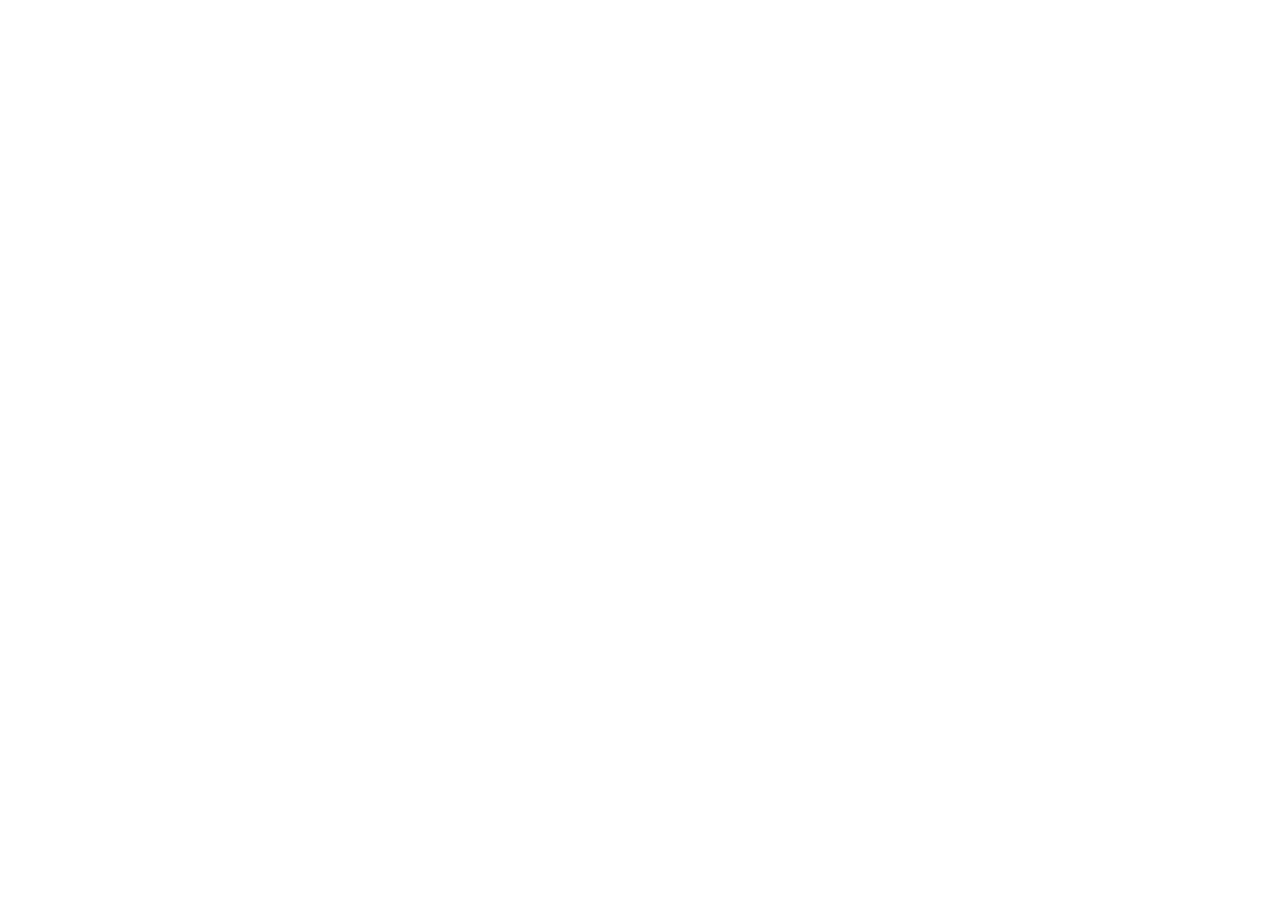
==== commit 901f12e5: "fix: build with /wonderstorm-preview/ base + Router base — subpath routing was rendering the 404 com" ====
--- a/index.html
+++ b/index.html
@@ -10,8 +10,8 @@
     />
     <meta name="theme-color" content="#141210" />
     <link rel="canonical" href="https://wonderstormacademy.com/" />
-    <link rel="icon" href="./assets/wonderstorm-emblem-onnavy.svg" />
-    <link rel="apple-touch-icon" href="./assets/wonderstorm-emblem-onnavy.svg" />
+    <link rel="icon" href="/wonderstorm-preview/assets/wonderstorm-emblem-onnavy.svg" />
+    <link rel="apple-touch-icon" href="/wonderstorm-preview/assets/wonderstorm-emblem-onnavy.svg" />
 
     <!-- Open Graph -->
     <meta property="og:type" content="website" />
@@ -46,8 +46,8 @@
   var send=function(){try{fetch('https://squarebiz-api.starhub-x.workers.dev/api/track',{method:'POST',headers:{'Content-Type':'text/plain'},body:JSON.stringify({event:'pageview',vid:v,ref:document.referrer||null,props:{site:'wonderstorm',path:location.pathname}}),keepalive:true}).catch(function(){});}catch(e){}};
   send();var p=history.pushState;history.pushState=function(){p.apply(this,arguments);send();};addEventListener('popstate',send);}catch(e){}})();
   </script>
-  <script type="module" crossorigin src="./assets/index-Mw8WmYgG.js"></script>
-  <link rel="stylesheet" crossorigin href="./assets/index-DP9xWEFk.css">
+  <script type="module" crossorigin src="/wonderstorm-preview/assets/index-qh1vB5h9.js"></script>
+  <link rel="stylesheet" crossorigin href="/wonderstorm-preview/assets/index-G0lBqlj9.css">
 </head>
   <body>
     <div id="root"></div>
